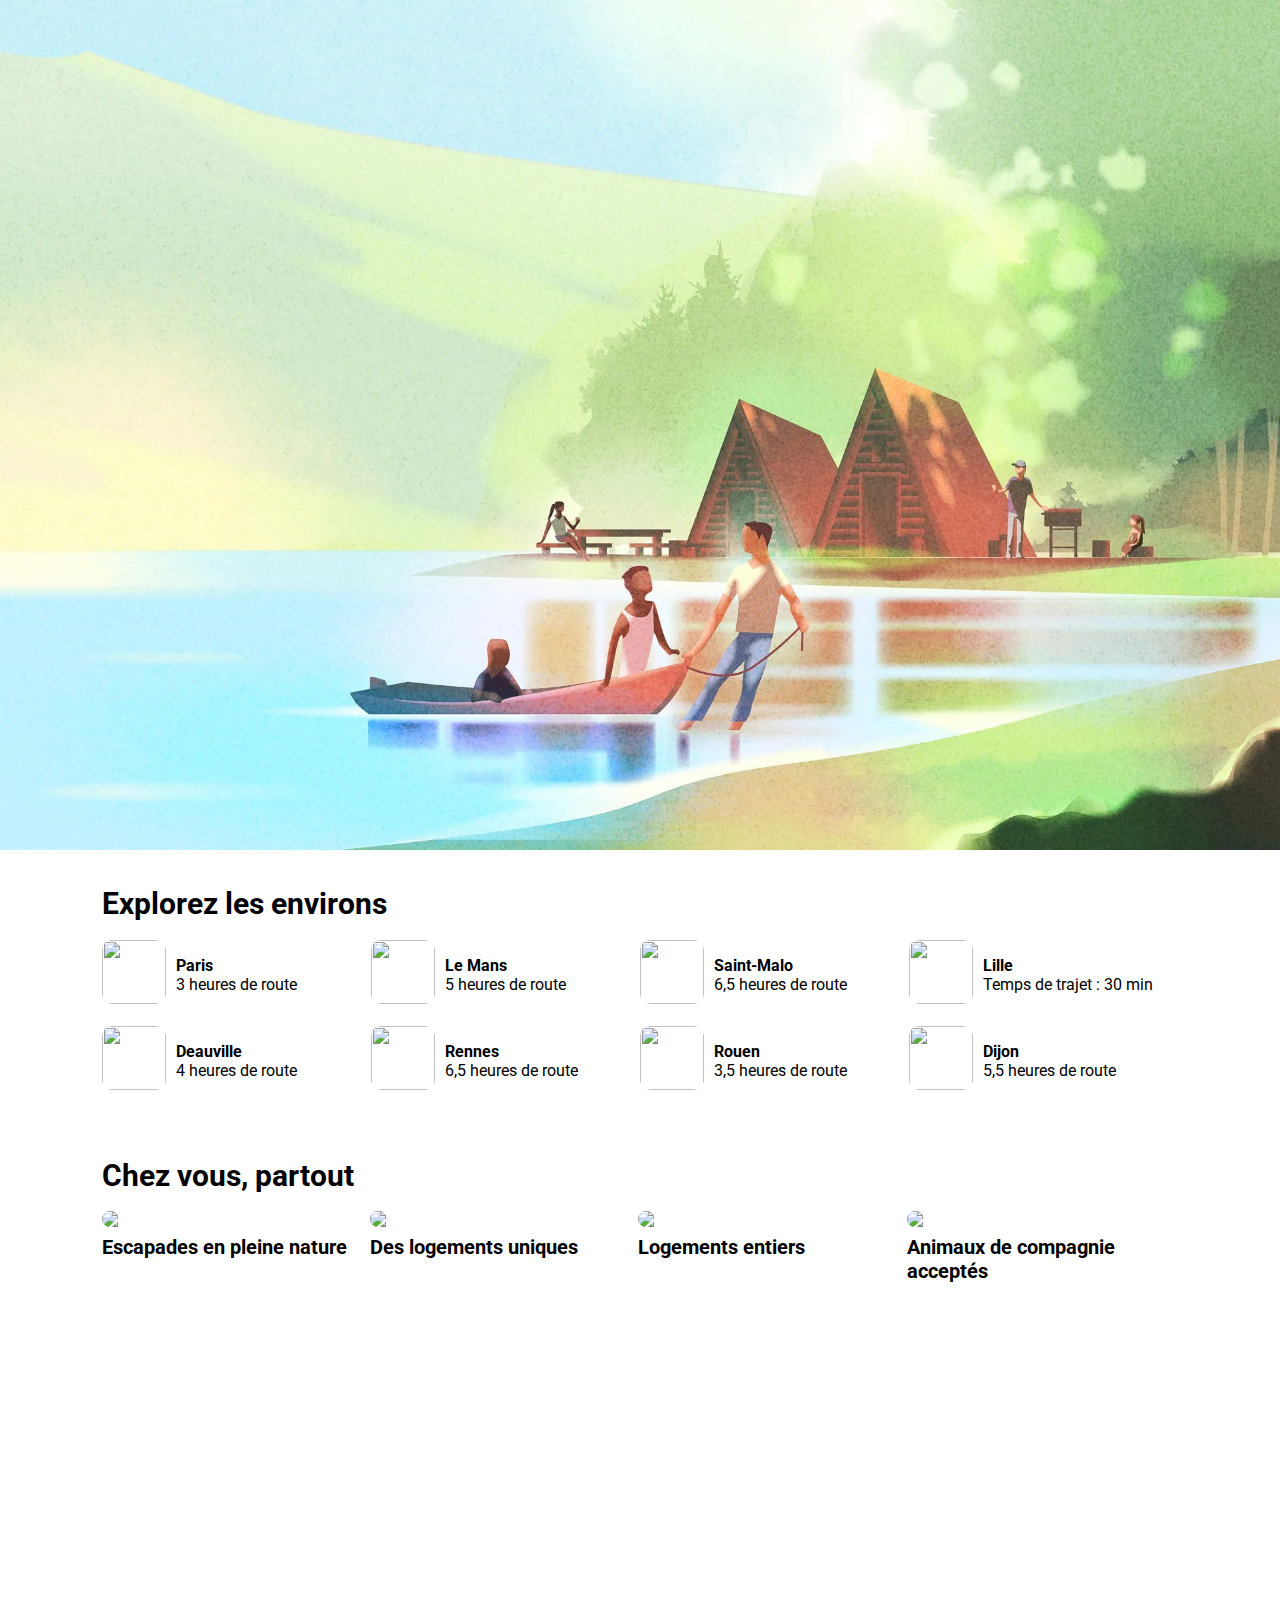
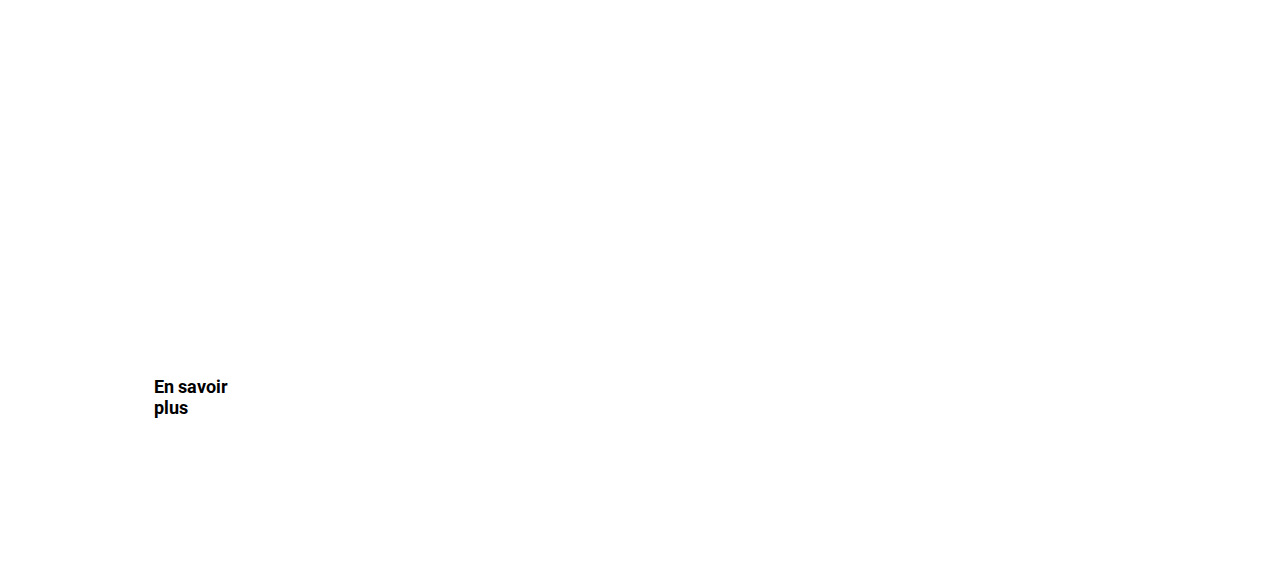
==== index.html @ 8af31bb4 "ajout de devenez et des images" ====
<!DOCTYPE html>
<html lang="fr">
    <head>
        <meta charset="UTF-8"/>
        <title>Airbnb</title>
        <link rel="stylesheet" href="./style/style.index.css">
        <link rel="stylesheet" href="./style/style.header.css">
        <link rel="stylesheet" href="./style/style.footer.css">
        <link rel="preconnect" href="https://fonts.gstatic.com">
        <link href="https://fonts.googleapis.com/css2?family=Roboto:wght@300&display=swap" rel="stylesheet">
    </head>

    <header>
        
    </header>

    <body>
        <div class="container">
            <div class="explore-container">
                <h2>Explorez les environs</h2>
                <div class="explore-container-div">
                    <div class="explore-div">
                        <img class="explore-image" src="https://a0.muscache.com/im/pictures/b9882969-c023-4068-8806-4f1829321186.jpg?im_q=medq&im_w=240">
                        <p class="explore-text">
                            <b>Paris</b><br>3 heures de route
                        </p>
                    </div>
                    <div class="explore-div">
                        <img class="explore-image" src="https://a0.muscache.com/im/pictures/ce6c498b-b069-401d-84c8-412bb4a4601e.jpg?im_q=medq&im_w=240">
                        <p class="explore-text">
                            <b>Le Mans</b><br>5 heures de route
                        </p>
                    </div>
                    <div class="explore-div">
                        <img class="explore-image" src="https://a0.muscache.com/im/pictures/be4d3ba5-08d7-4afe-95a7-f2da6453886a.jpg?im_q=medq&im_w=240">
                        <p class="explore-text">
                            <b>Saint-Malo</b><br>6,5 heures de route
                        </p>
                    </div>
                    <div class="explore-div">
                        <img class="explore-image" src="https://a0.muscache.com/im/pictures/7253e011-7c22-48fd-b75d-d0da35372397.jpg?im_q=medq&im_w=240">
                        <p class="explore-text">
                            <b>Lille</b><br>Temps de trajet : 30 min
                        </p>
                    </div>
                    <div class="explore-div">
                        <img class="explore-image" src="https://a0.muscache.com/im/pictures/52e8083e-2de2-446d-a860-534eab250541.jpg?im_q=medq&im_w=240">
                        <p class="explore-text">
                            <b>Deauville</b><br>4 heures de route
                        </p>
                    </div>
                    <div class="explore-div">
                        <img class="explore-image" src="https://a0.muscache.com/im/pictures/f7ac6e57-65cb-446b-8631-331072463af4.jpg?im_q=medq&im_w=240">
                        <p class="explore-text">
                            <b>Rennes</b><br>6,5 heures de route
                        </p>
                    </div>
                    <div class="explore-div">
                        <img class="explore-image" src="https://a0.muscache.com/im/pictures/20e74de0-0eb8-4fca-afb8-b111875acdf5.jpg?im_q=medq&im_w=240">
                        <p class="explore-text">
                            <b>Rouen</b><br>3,5 heures de route
                        </p>
                    </div>
                    <div class="explore-div">
                        <img class="explore-image" src="https://a0.muscache.com/im/pictures/e639b7ab-aee3-48ee-9743-216684a51319.jpg?im_q=medq&im_w=240">
                        <p class="explore-text">
                            <b>Dijon</b><br>5,5 heures de route
                        </p>
                    </div>
                </div>
            </div>
            <div class="chezvous-container">
                <h2>Chez vous, partout</h2>
                <div class="chezvous-container-div">
                    <div class="chezvous-div">
                        <img class="chezvous-image" src="https://a0.muscache.com/im/pictures/2f13349d-879d-43c6-83e3-8e5679291d53.jpg?im_w=480">
                        <p class="chezvous-text">
                            <b>Escapades en pleine nature</b>
                        </p>
                    </div>
                    <div class="chezvous-div">
                        <img class="chezvous-image" src="https://a0.muscache.com/im/pictures/36f53e61-db8d-403c-9122-5b761c0e4264.jpg?im_w=480">
                        <p class="chezvous-text">
                            <b>Des logements uniques</b>
                        </p>
                    </div>
                    <div class="chezvous-div">
                        <img class="chezvous-image" src="https://a0.muscache.com/im/pictures/7d82ca14-56e5-4465-8218-dcfa7d69b6ac.jpg?im_w=480">
                        <p class="chezvous-text">
                            <b>Logements entiers</b>
                        </p>
                    </div>
                    <div class="chezvous-div">
                        <img class="chezvous-image" src="https://a0.muscache.com/im/pictures/10a638e1-6aff-4313-8033-1275cec83987.jpg?im_w=480">
                        <p class="chezvous-text">
                            <b>Animaux de compagnie acceptés</b>
                        </p>
                    </div>
                    
                </div>
            </div>
            <div class="devenez-container">
                <h2 class="devenez-h2">Devenez hôte</h2>
                <p class="devenez-p">
                    Gagnez un revenu complémentaire et saisissez de nouvelles opportunités en louant votre logement.
                </p>
                <p class="devenez-p2">
                    En savoir plus
                </p>
            </div>
            <div class="decouvrez-container">

            </div>
        </div>
    </body>

    <footer>

    </footer>

</html>
---- style/style.index.css ----
body{
    margin:0;
    font-family: 'Roboto', sans-serif;
}

.container {
    display: flex;
    flex-direction: column;
}

body img {
    border-radius: 10px;
}

.explore-container {
    display: flex;
    flex-direction: column;
    margin: 8%;
    margin-top: 2%;
    margin-bottom: 2%;
    height: 220px;
}

body h2 {
    font-weight: bold;
    font-size: 30px;
    margin-top: 1%;
    margin-bottom: 1%;
}

.explore-container-div {
    display: flex;
    flex-direction: row;
    flex-wrap: wrap;
}

.explore-div {
    display: flex;
    flex-direction: row;
    width: 25%;
    margin-top: 8px;
    margin-bottom: 8px;
}

.explore-image {
    width: 64px;
    height: 64px;
}

.explore-text {
    margin-left: 10px;
}

.chezvous-container {
    display: flex;
    flex-direction: column;
    margin: 8%;
    margin-top: 2%;
    margin-bottom: 2%;
    height: 470px;
}

.chezvous-container-div {
    display: flex;
    flex-direction: row;
}

.chezvous-div {
    display: flex;
    flex-direction: column;
    width: 24%;
    margin-right: 10px;
    margin-top: 8px;
    margin-bottom: 8px;
}

.chezvous-text {
    font-size: 20px;
    margin-top: 8px;
}

.devenez-container {
    display: flex;
    flex-direction: column;
    justify-content: center;
    margin: 8%;
    margin-top: 2%;
    margin-bottom: 2%;
    padding-left: 4%;
    height: 490px;
    background-image: url(https://a0.muscache.com/im/pictures/2595054e-d1d9-4fde-8046-58d51fcb3164.jpg?im_w=1680);
    background-position: center;
    border-radius: 10px;
}

.devenez-h2 {
    color: white;
    font-size: 55px;
}

.devenez-p {
    color: white;
    font-size: 18px;
    width: 25%;
    margin-top: 0px;
}

.devenez-p2 {
    display: flex;
    justify-content: center;
    align-items: center;
    background-color: white;
    border-radius: 10px;
    font-size: 18px;
    width: 10%;
    height: 10%;
    margin-top: 0px;
    font-weight: bold;
}
---- style/style.header.css ----
body{
    margin:0;
    font-family: 'Roboto', sans-serif;
}

#aside{
    height: 58px;
    display: flex;
    justify-content: center;
    align-items: center;
    background-color: #222222;
    color:#a1a1a1;
    text-decoration: underline;
    font-weight:500;
    font-size:15px;
}

header{
    background-image: url("../assets/main-cover.jpg");
    background-position: bottom;
    background-size: cover;
    width: 100%;
    height: 850px;
}

#header-container{
    position: relative;
    top:20px;
}


#header-logo img{
    width:95px;
}

nav a{
    text-decoration: none;
    color: inherit;
}

#header-nav{
    width: 80%;
    margin:auto;
    display: flex;
    justify-content: space-between;
}

nav {
    display: flex;
    justify-content: space-between;
    width: 400px;
    font-size: 16px;
    font-weight: lighter;
}

#header-button-hote{
    border:1px solid black;
    border-radius: 5px;
    padding: 8px 15px;
}

#header-button-profile{
    background-color: white;
    display: flex;
    align-items: center;
    width:40px;
    padding:5px 20px 5px 15px;
    border-radius: 1.5em;
    color:#5e5e5e;
}

#header-profile-ping{
    height: 10px;
    padding: 0 3px;
    border-radius: 10px;
    border : 2px solid white;
    position: relative;
    background-color: red;
    right:7px;
    bottom:12px;
}

.fa-bars{
    padding-right: 10px;
}

.fa-user-circle{
    font-size: 30px;
}

#header-right-section{
    display: flex;
    width: 20%;
    justify-content: space-around;
    align-items: center;
}

#header-search-bar{
    background-color: white;
    display: flex;
    width:800px;
    border:1px solid #d1d1d1;
    border-radius: 50px;
    margin:auto;
    align-items: center;
}

.header-search-button{
    border-radius: 50px;
    padding: 10px 0 10px 25px;
}

.header-search-button:hover{
    background-color: #e9e9e9;
    cursor: pointer;
}

#header-search-bar p{
    margin:0;
    font-size: 12px;
}

#header-search-bar input{
    border:none;
    background:none;
}

.fa-search{
    background-color: #FF385C;
    padding: 12px;
    border-radius: 50px;
    position: relative;
    right:40px;
    color:white;
}

.fa-search:hover{
    cursor: pointer;
    background-color: #fc2c52;
}

.header-search-separator{
    height: 30px;
    border-left:1px solid #e0e0e0;
}

#header-bottom{
    display: flex;
    flex-direction: column;
    justify-content: center;
    width: 80%;
    margin:auto;
    height: 500px;
}

h1{
    margin:0;
    font-size: 60px;
    font-weight: bold;
    color:#222222;
}

#header-bottom p{
    font-size: 20px;
    margin:5px 0
}

#header-inspi{
    background-color: #222222;
    width: 135px;
    color:white;
    padding: 7px 15px;
    border-radius: 10px;
    font-size: 15px;
}

#header-inspi:hover{
    cursor: pointer;
}
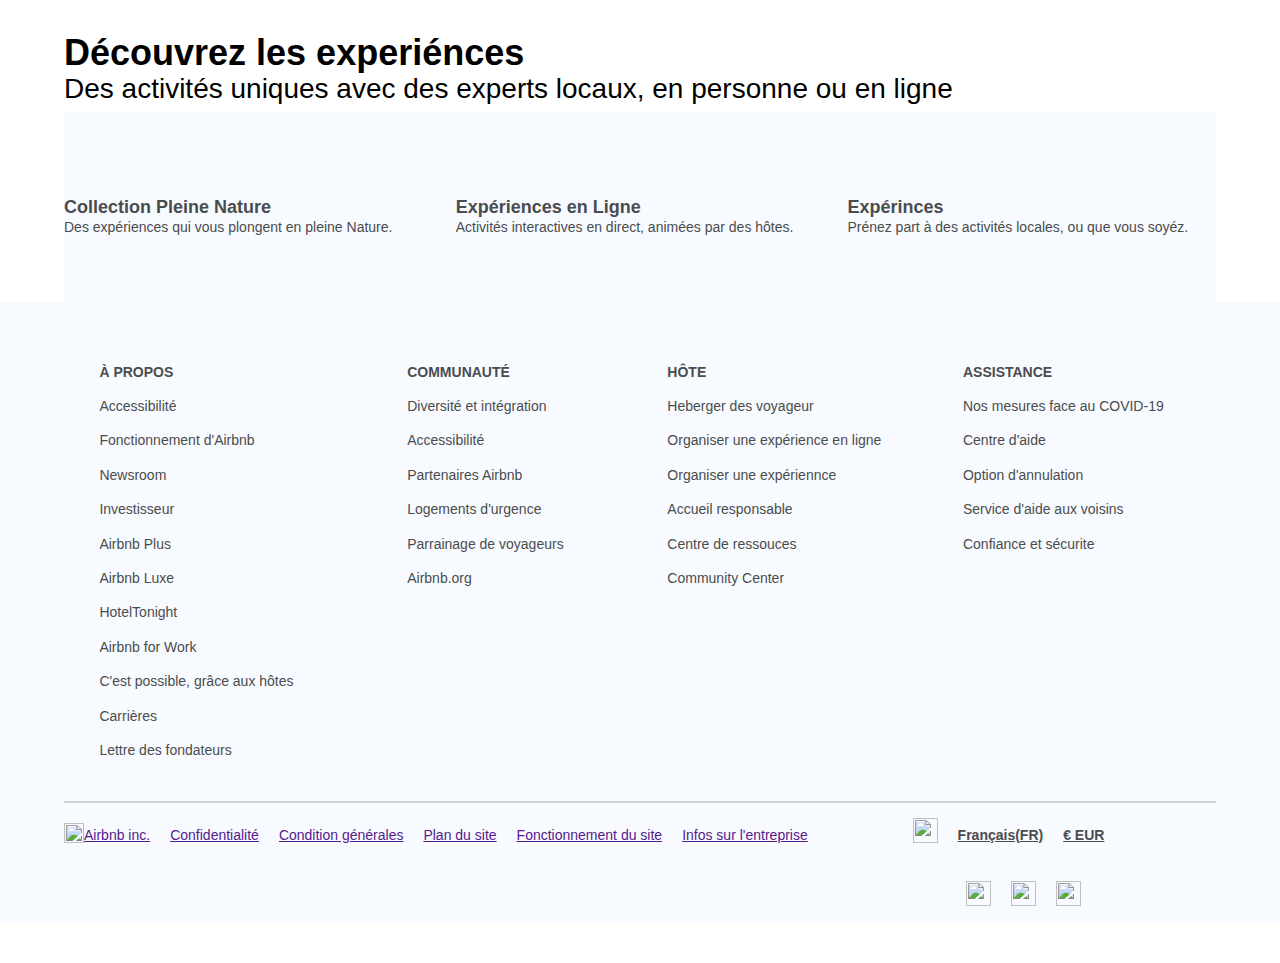
==== commit b58fa319: "partie footer + experience" ====
--- a/index.html
+++ b/index.html
@@ -6,8 +6,8 @@
         <link rel="stylesheet" href="./style/style.index.css">
         <link rel="stylesheet" href="./style/style.header.css">
         <link rel="stylesheet" href="./style/style.footer.css">
-        <link rel="preconnect" href="https://fonts.gstatic.com">
-        <link href="https://fonts.googleapis.com/css2?family=Roboto:wght@300&display=swap" rel="stylesheet">
+        <script src="https://kit.fontawesome.com/6c1e467bbd.js" crossorigin="anonymous"></script>
+
     </head>
 
     <header>
@@ -15,107 +15,116 @@
     </header>
 
     <body>
-        <div class="container">
-            <div class="explore-container">
-                <h2>Explorez les environs</h2>
-                <div class="explore-container-div">
-                    <div class="explore-div">
-                        <img class="explore-image" src="https://a0.muscache.com/im/pictures/b9882969-c023-4068-8806-4f1829321186.jpg?im_q=medq&im_w=240">
-                        <p class="explore-text">
-                            <b>Paris</b><br>3 heures de route
-                        </p>
-                    </div>
-                    <div class="explore-div">
-                        <img class="explore-image" src="https://a0.muscache.com/im/pictures/ce6c498b-b069-401d-84c8-412bb4a4601e.jpg?im_q=medq&im_w=240">
-                        <p class="explore-text">
-                            <b>Le Mans</b><br>5 heures de route
-                        </p>
-                    </div>
-                    <div class="explore-div">
-                        <img class="explore-image" src="https://a0.muscache.com/im/pictures/be4d3ba5-08d7-4afe-95a7-f2da6453886a.jpg?im_q=medq&im_w=240">
-                        <p class="explore-text">
-                            <b>Saint-Malo</b><br>6,5 heures de route
-                        </p>
-                    </div>
-                    <div class="explore-div">
-                        <img class="explore-image" src="https://a0.muscache.com/im/pictures/7253e011-7c22-48fd-b75d-d0da35372397.jpg?im_q=medq&im_w=240">
-                        <p class="explore-text">
-                            <b>Lille</b><br>Temps de trajet : 30 min
-                        </p>
-                    </div>
-                    <div class="explore-div">
-                        <img class="explore-image" src="https://a0.muscache.com/im/pictures/52e8083e-2de2-446d-a860-534eab250541.jpg?im_q=medq&im_w=240">
-                        <p class="explore-text">
-                            <b>Deauville</b><br>4 heures de route
-                        </p>
-                    </div>
-                    <div class="explore-div">
-                        <img class="explore-image" src="https://a0.muscache.com/im/pictures/f7ac6e57-65cb-446b-8631-331072463af4.jpg?im_q=medq&im_w=240">
-                        <p class="explore-text">
-                            <b>Rennes</b><br>6,5 heures de route
-                        </p>
-                    </div>
-                    <div class="explore-div">
-                        <img class="explore-image" src="https://a0.muscache.com/im/pictures/20e74de0-0eb8-4fca-afb8-b111875acdf5.jpg?im_q=medq&im_w=240">
-                        <p class="explore-text">
-                            <b>Rouen</b><br>3,5 heures de route
-                        </p>
-                    </div>
-                    <div class="explore-div">
-                        <img class="explore-image" src="https://a0.muscache.com/im/pictures/e639b7ab-aee3-48ee-9743-216684a51319.jpg?im_q=medq&im_w=240">
-                        <p class="explore-text">
-                            <b>Dijon</b><br>5,5 heures de route
-                        </p>
-                    </div>
+        <!--Decouvrez lzs experience-->
+        <div class="titre">
+            <H1>Découvrez les experiénces</H1>
+            <h2>Des activités uniques avec des experts locaux, en personne ou en ligne</h2>
+        </div>
+       <div class="experience">
+          
+           <div class="part">
+              <img class="img-experience" src="../copie-rbnb/assets/footer-image/4bac6f05-928e-433c-8440-c992a72e9b44.jpg" alt="">
+              <h4>Collection Pleine Nature</h4>
+              <h5>Des expériences qui vous plongent en pleine Nature.</h5>
+           </div>
+           <div class="part">
+              <img class="img-experience" src="../copie-rbnb/assets/footer-image/a6b08861-feb8-4a01-a76d-b33d2867b441.jpg" alt="">
+              <h4>Expériences en Ligne</h4>
+              <h5>Activités interactives en direct, animées par des hôtes.</h5>
+           </div>
+           <div class="part">
+              <img class="img-experience" src="../copie-rbnb/assets/footer-image/ad109d56-2421-40cd-98e6-e114160dc85b.jpg" alt="">
+              <h4>Expérinces</h4>
+              <h5>Prénez part à des activités locales, ou que vous soyéz.</h5>
+           </div> 
+       </div>
+    </body>
+    <!--Creation footer-->
+    <div class ="footer-basic">
+    <footer>
+        <div class="footer-container">
+            
+            <div class="footer-column-start">
+                
+                <ul>
+                    <li><h4>À PROPOS</h4></li>
+                    <li><a href="#">Accessibilité </a></li>
+                    <li><a href="#"> Fonctionnement d'Airbnb</a></li>
+                    <li><a href="#"> Newsroom</a> </li>
+                    <li><a href="#"> Investisseur</a> </li>
+                    <li><a href="#"> Airbnb Plus</a> </li>
+                    <li><a href="#"> Airbnb Luxe</a> </li>
+                    <li><a href="#"> HotelTonight</a> </li>
+                    <li><a href="#"> Airbnb for Work</a></li>
+                    <li><a href="#"> C'est possible, grâce aux hôtes</a></li>
+                    <li><a href="#"> Carrières </a></li>
+                    <li><a href="#"> Lettre des fondateurs</a> </li>
+                </ul>
+            </div>
+            
+            <div class="footer-column">
+                <ul>
+                    <li><h4>COMMUNAUTÉ</h4></li>
+                    <li><a href="#"> Diversité et intégration</a></li>
+                    <li><a href="#">Accessibilité </a> </li>
+                    <li><a href="#">Partenaires Airbnb</a> </li>
+                    <li><a href="#"> Logements d'urgence</a> </li>
+                    <li><a href="#"> Parrainage de voyageurs</a> </li>
+                    <li><a href="#"> Airbnb.org</a> </li>
+                </ul>
+            </div>
+
+            <div class="footer-column">
+                <ul>
+                    <li><h4>HÔTE</h4></li>
+                    <li><a href="#"> Heberger des voyageur</a></li>
+                    <li><a href="#"> Organiser une expérience en ligne </a></li>
+                    <li><a href="#"> Organiser une expériennce</a> </li>
+                    <li><a href="#"> Accueil responsable</a> </li>
+                    <li><a href="#"> Centre de ressouces</a> </li>
+                    <li><a href="#"> Community Center</a></li>
+                </ul>
+            </div>
+            
+            <div class="footer-column">
+                <ul>
+                    <li><h4>ASSISTANCE</h4></li>
+                    <li><a href="#"> Nos mesures face au COVID-19</a></li>
+                    <li><a href="#"> Centre d'aide</a> </li>
+                    <li><a href="#"> Option d'annulation</a> </li>
+                    <li><a href="#"> Service d'aide aux voisins</a> </li>
+                    <li><a href="#"> Confiance et sécurite</a> </li>
+                </ul>
+            </div>
+        </div>
+        <!-- Partie footer final avec copyright-->
+        <div class="footer-end">
+
+            <div class="footer-end-left">
+                <img class="copyright" src="../copie-rbnb/assets/footer-image/copyright.png" alt="">
+                <h5 class="info"><a href=""> Airbnb inc.</a></h5>
+                <h5 class="info"><a href=""> Confidentialité</a></h5>
+                <h5 class="info"><a href=""> Condition générales</a></h5>
+                <h5 class="info"><a href=""> Plan du site </a></h5>
+                <h5 class="info"><a href=""> Fonctionnement du site</a> </h5>
+                <h5 class="info"><a href=""> Infos sur l'entreprise</a> </h5>
+            </div>
+        
+            <div class="footer-end-right">
+                <div class="language">
+                    <img class="footer-image-right" src="../copie-rbnb/assets/footer-image/world.jfif" alt="">
+                    <h5>Français(FR)</h5>
+                    <h5>€ EUR</h5>
+                </div>
+                <div class="image-right">
+                    <img class="footer-image-right" src="../copie-rbnb/assets/footer-image/facebook.png" alt="">
+                    <img class="footer-image-right" src="../copie-rbnb/assets/footer-image/twitter.png" alt="">
+                    <img class="footer-image-right" src="../copie-rbnb/assets/footer-image/instagram.png" alt="">
                 </div>
             </div>
-            <div class="chezvous-container">
-                <h2>Chez vous, partout</h2>
-                <div class="chezvous-container-div">
-                    <div class="chezvous-div">
-                        <img class="chezvous-image" src="https://a0.muscache.com/im/pictures/2f13349d-879d-43c6-83e3-8e5679291d53.jpg?im_w=480">
-                        <p class="chezvous-text">
-                            <b>Escapades en pleine nature</b>
-                        </p>
-                    </div>
-                    <div class="chezvous-div">
-                        <img class="chezvous-image" src="https://a0.muscache.com/im/pictures/36f53e61-db8d-403c-9122-5b761c0e4264.jpg?im_w=480">
-                        <p class="chezvous-text">
-                            <b>Des logements uniques</b>
-                        </p>
-                    </div>
-                    <div class="chezvous-div">
-                        <img class="chezvous-image" src="https://a0.muscache.com/im/pictures/7d82ca14-56e5-4465-8218-dcfa7d69b6ac.jpg?im_w=480">
-                        <p class="chezvous-text">
-                            <b>Logements entiers</b>
-                        </p>
-                    </div>
-                    <div class="chezvous-div">
-                        <img class="chezvous-image" src="https://a0.muscache.com/im/pictures/10a638e1-6aff-4313-8033-1275cec83987.jpg?im_w=480">
-                        <p class="chezvous-text">
-                            <b>Animaux de compagnie acceptés</b>
-                        </p>
-                    </div>
-                    
-                </div>
-            </div>
-            <div class="devenez-container">
-                <h2 class="devenez-h2">Devenez hôte</h2>
-                <p class="devenez-p">
-                    Gagnez un revenu complémentaire et saisissez de nouvelles opportunités en louant votre logement.
-                </p>
-                <p class="devenez-p2">
-                    En savoir plus
-                </p>
-            </div>
-            <div class="decouvrez-container">
-
-            </div>
         </div>
-    </body>
-
-    <footer>
 
     </footer>
+    </div>
 
 </html>--- a/style/style.index.css
+++ b/style/style.index.css
@@ -1,119 +1,73 @@
 body{
     margin:0;
-    font-family: 'Roboto', sans-serif;
+}
+.titre{
+    width: 90%;
+    margin :auto;
+}
+.titre h1{
+    padding:0;
+    list-style:none;
+    font-family:"Roboto",sans-serif;
+    font-size:36px;
+    line-height:1.6;
+    margin-bottom:0;
+    
+  }
+ 
+  .titre h2{
+    padding:0;
+    list-style:none;
+    font-family:"Roboto",sans-serif;
+    font-size:28px;
+    line-height:1.6;
+    margin-bottom:0;
+    font-weight: normal;
+    margin-top:-15px;
+  }
+
+.experience{
+    display: flex;
+    justify-content: space-between;
+    padding:40px 0;
+    background-color:#f7fbff;
+    color:#4b4c4d;
+    margin-bottom: 40px;
+    border: 2px;
+    width: 90%;
+    margin: auto;
+
 }
 
-.container {
-    display: flex;
-    flex-direction: column;
-}
+.part{
+    width: 32%;
+    display: inline-block;
+    text-align: left;
+    vertical-align:text-top;
+    justify-items:unset;
+    
+    
+  }
 
-body img {
-    border-radius: 10px;
-}
+  .img-experience{
+      border-radius: 10px;
+      width: 100%;
 
-.explore-container {
-    display: flex;
-    flex-direction: column;
-    margin: 8%;
-    margin-top: 2%;
-    margin-bottom: 2%;
-    height: 220px;
-}
+  }
 
-body h2 {
-    font-weight: bold;
-    font-size: 30px;
-    margin-top: 1%;
-    margin-bottom: 1%;
-}
-
-.explore-container-div {
-    display: flex;
-    flex-direction: row;
-    flex-wrap: wrap;
-}
-
-.explore-div {
-    display: flex;
-    flex-direction: row;
-    width: 25%;
-    margin-top: 8px;
-    margin-bottom: 8px;
-}
-
-.explore-image {
-    width: 64px;
-    height: 64px;
-}
-
-.explore-text {
-    margin-left: 10px;
-}
-
-.chezvous-container {
-    display: flex;
-    flex-direction: column;
-    margin: 8%;
-    margin-top: 2%;
-    margin-bottom: 2%;
-    height: 470px;
-}
-
-.chezvous-container-div {
-    display: flex;
-    flex-direction: row;
-}
-
-.chezvous-div {
-    display: flex;
-    flex-direction: column;
-    width: 24%;
-    margin-right: 10px;
-    margin-top: 8px;
-    margin-bottom: 8px;
-}
-
-.chezvous-text {
-    font-size: 20px;
-    margin-top: 8px;
-}
-
-.devenez-container {
-    display: flex;
-    flex-direction: column;
-    justify-content: center;
-    margin: 8%;
-    margin-top: 2%;
-    margin-bottom: 2%;
-    padding-left: 4%;
-    height: 490px;
-    background-image: url(https://a0.muscache.com/im/pictures/2595054e-d1d9-4fde-8046-58d51fcb3164.jpg?im_w=1680);
-    background-position: center;
-    border-radius: 10px;
-}
-
-.devenez-h2 {
-    color: white;
-    font-size: 55px;
-}
-
-.devenez-p {
-    color: white;
-    font-size: 18px;
-    width: 25%;
-    margin-top: 0px;
-}
-
-.devenez-p2 {
-    display: flex;
-    justify-content: center;
-    align-items: center;
-    background-color: white;
-    border-radius: 10px;
-    font-size: 18px;
-    width: 10%;
-    height: 10%;
-    margin-top: 0px;
-    font-weight: bold;
-}+.experience h4{
+    padding:0;
+    list-style:none;
+    font-family:"Roboto",sans-serif;
+    font-size:18px;
+    line-height:1.6;
+    margin-bottom:0;
+  }
+.experience h5{
+    padding:0;
+    list-style:none;
+    font-family:"Roboto",sans-serif;
+    font-size:14px;
+    line-height:1.6;
+    margin-top:-6px;
+  }
--- a/style/style.header.css
+++ b/style/style.header.css
@@ -1,179 +1,2 @@
-body{
-    margin:0;
-    font-family: 'Roboto', sans-serif;
-}
 
-#aside{
-    height: 58px;
-    display: flex;
-    justify-content: center;
-    align-items: center;
-    background-color: #222222;
-    color:#a1a1a1;
-    text-decoration: underline;
-    font-weight:500;
-    font-size:15px;
-}
-
-header{
-    background-image: url("../assets/main-cover.jpg");
-    background-position: bottom;
-    background-size: cover;
-    width: 100%;
-    height: 850px;
-}
-
-#header-container{
-    position: relative;
-    top:20px;
-}
-
-
-#header-logo img{
-    width:95px;
-}
-
-nav a{
-    text-decoration: none;
-    color: inherit;
-}
-
-#header-nav{
-    width: 80%;
-    margin:auto;
-    display: flex;
-    justify-content: space-between;
-}
-
-nav {
-    display: flex;
-    justify-content: space-between;
-    width: 400px;
-    font-size: 16px;
-    font-weight: lighter;
-}
-
-#header-button-hote{
-    border:1px solid black;
-    border-radius: 5px;
-    padding: 8px 15px;
-}
-
-#header-button-profile{
-    background-color: white;
-    display: flex;
-    align-items: center;
-    width:40px;
-    padding:5px 20px 5px 15px;
-    border-radius: 1.5em;
-    color:#5e5e5e;
-}
-
-#header-profile-ping{
-    height: 10px;
-    padding: 0 3px;
-    border-radius: 10px;
-    border : 2px solid white;
-    position: relative;
-    background-color: red;
-    right:7px;
-    bottom:12px;
-}
-
-.fa-bars{
-    padding-right: 10px;
-}
-
-.fa-user-circle{
-    font-size: 30px;
-}
-
-#header-right-section{
-    display: flex;
-    width: 20%;
-    justify-content: space-around;
-    align-items: center;
-}
-
-#header-search-bar{
-    background-color: white;
-    display: flex;
-    width:800px;
-    border:1px solid #d1d1d1;
-    border-radius: 50px;
-    margin:auto;
-    align-items: center;
-}
-
-.header-search-button{
-    border-radius: 50px;
-    padding: 10px 0 10px 25px;
-}
-
-.header-search-button:hover{
-    background-color: #e9e9e9;
-    cursor: pointer;
-}
-
-#header-search-bar p{
-    margin:0;
-    font-size: 12px;
-}
-
-#header-search-bar input{
-    border:none;
-    background:none;
-}
-
-.fa-search{
-    background-color: #FF385C;
-    padding: 12px;
-    border-radius: 50px;
-    position: relative;
-    right:40px;
-    color:white;
-}
-
-.fa-search:hover{
-    cursor: pointer;
-    background-color: #fc2c52;
-}
-
-.header-search-separator{
-    height: 30px;
-    border-left:1px solid #e0e0e0;
-}
-
-#header-bottom{
-    display: flex;
-    flex-direction: column;
-    justify-content: center;
-    width: 80%;
-    margin:auto;
-    height: 500px;
-}
-
-h1{
-    margin:0;
-    font-size: 60px;
-    font-weight: bold;
-    color:#222222;
-}
-
-#header-bottom p{
-    font-size: 20px;
-    margin:5px 0
-}
-
-#header-inspi{
-    background-color: #222222;
-    width: 135px;
-    color:white;
-    padding: 7px 15px;
-    border-radius: 10px;
-    font-size: 15px;
-}
-
-#header-inspi:hover{
-    cursor: pointer;
-}
+  --- a/style/style.footer.css
+++ b/style/style.footer.css
@@ -0,0 +1,127 @@
+.footer-container{
+    width: 90%;
+    margin:auto;
+}
+
+.footer-basic {
+    padding:40px 0;
+    background-color:#f7fbff;
+    color:#4b4c4d;
+    margin-left: auto;
+    margin-right: auto;
+    margin-bottom: 40px;
+    border: 2px;
+  }
+  .footer-basic h4{
+    padding:0;
+    list-style:none;
+    font-family:"Roboto",sans-serif;
+    font-size:14px;
+    line-height:1.6;
+    margin-bottom:0;
+  }
+  .footer-basic ul {
+    padding:0;
+    list-style:none;
+    font-family:"Roboto",sans-serif;
+    font-size:14px;
+    line-height:1.6;
+    margin-bottom:0;
+  }
+ 
+  .footer-basic li {
+    padding:0 ;
+    margin-top: 12px;
+  }
+
+  .footer-column{
+    display: inline-block;
+    text-align: left;
+    vertical-align:text-top;
+    justify-items: center;
+    width: 23%;
+    margin-left: 20px;
+  }
+
+
+  .footer-column-start{
+    display: inline-block;
+    text-align: left;
+    vertical-align:text-top;
+    justify-items: center;
+    width: 23%;
+  }
+  
+  .footer-basic ul a {
+    color:inherit;
+    text-decoration:none;
+    opacity:1;
+  }
+  
+  .footer-basic ul a:hover {
+    color : #333333;
+    text-decoration: underline;
+  }
+
+  h5{
+    float: left;
+    margin-left: auto ;
+    margin-right: 20px;
+    font-family:"Roboto",sans-serif;
+    font-size:14px;
+    font-weight: normal;
+  }
+
+  .footer-image-right  {
+    float :left;
+	width: 25px;
+	height: 25px;
+    margin-top: 15px;
+    margin-right: 20px;
+   }
+
+   .copyright{
+    float :left;
+       width: 20px;
+       height: 20px;
+       margin-top: 20px;
+   }
+   
+   .footer-end{
+    padding:40px 0;
+    background-color:#f7fbff;
+    color:#4b4c4d;
+    margin :auto;
+    margin-bottom: 40px;
+    border: 2px;
+    width:90%;
+   }
+    
+    .footer-end-left{
+      
+       border-top:2px solid rgb(211, 209, 209);
+   }
+
+   .footer-end-right{
+    float : right;   
+    display: inline-block;
+    text-align: left;
+    justify-items: center;
+    width: 23%;
+    margin-left: 20px;
+    margin-right : 50px;
+    clear: right;
+   }
+   
+   .language{
+       margin-right: 30px;
+   }
+    .footer-end-right h5{
+    font-weight: bold;
+    text-decoration: underline;
+   }
+
+   .point{
+    position: relative;
+    top: -7px;
+}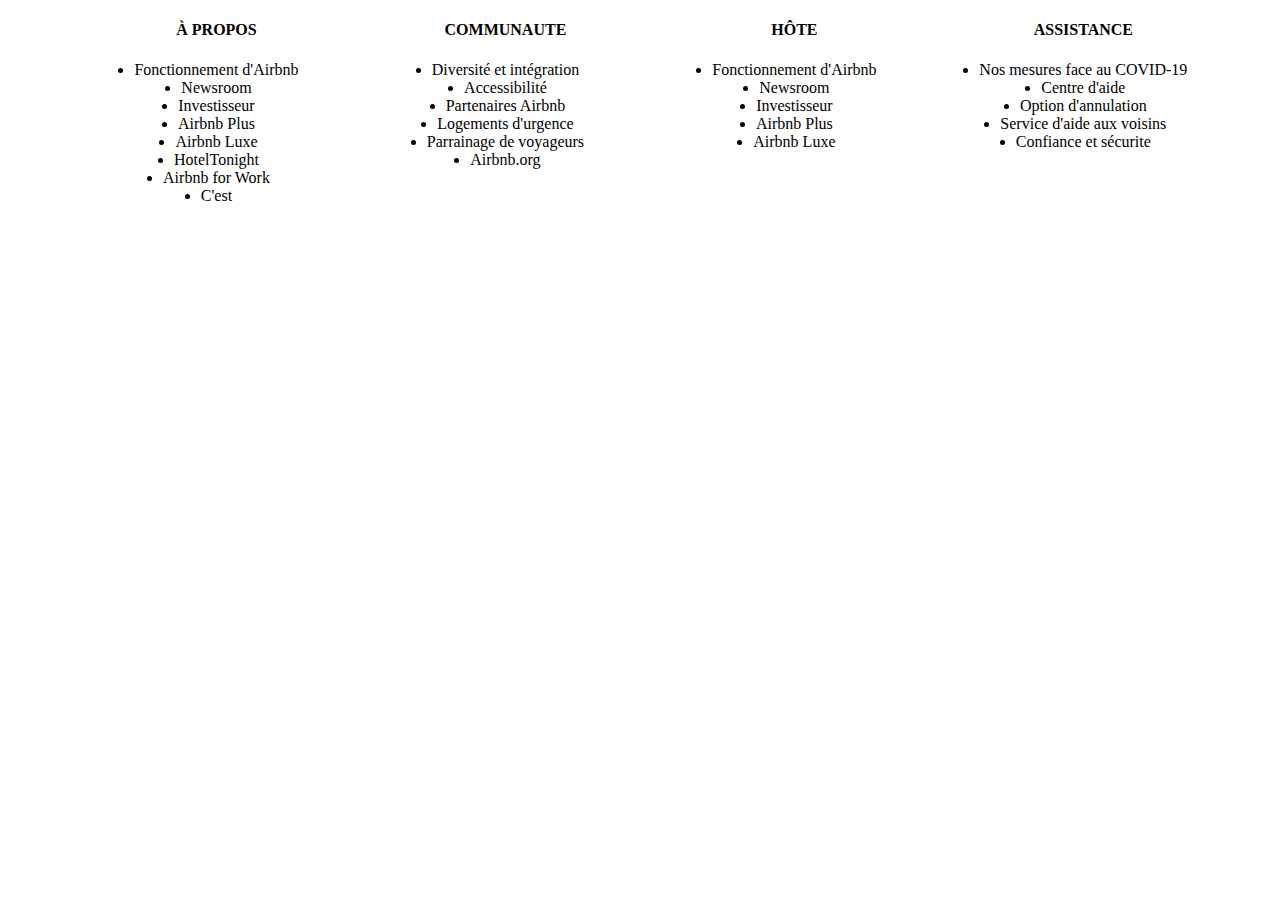
==== commit b1e06653: "Merge remote-tracking branch 'origin/footer' into main" ====
--- a/index.html
+++ b/index.html
@@ -6,8 +6,6 @@
         <link rel="stylesheet" href="./style/style.index.css">
         <link rel="stylesheet" href="./style/style.header.css">
         <link rel="stylesheet" href="./style/style.footer.css">
-        <script src="https://kit.fontawesome.com/6c1e467bbd.js" crossorigin="anonymous"></script>
-
     </head>
 
     <header>
@@ -15,116 +13,53 @@
     </header>
 
     <body>
-        <!--Decouvrez lzs experience-->
-        <div class="titre">
-            <H1>Découvrez les experiénces</H1>
-            <h2>Des activités uniques avec des experts locaux, en personne ou en ligne</h2>
-        </div>
-       <div class="experience">
-          
-           <div class="part">
-              <img class="img-experience" src="../copie-rbnb/assets/footer-image/4bac6f05-928e-433c-8440-c992a72e9b44.jpg" alt="">
-              <h4>Collection Pleine Nature</h4>
-              <h5>Des expériences qui vous plongent en pleine Nature.</h5>
-           </div>
-           <div class="part">
-              <img class="img-experience" src="../copie-rbnb/assets/footer-image/a6b08861-feb8-4a01-a76d-b33d2867b441.jpg" alt="">
-              <h4>Expériences en Ligne</h4>
-              <h5>Activités interactives en direct, animées par des hôtes.</h5>
-           </div>
-           <div class="part">
-              <img class="img-experience" src="../copie-rbnb/assets/footer-image/ad109d56-2421-40cd-98e6-e114160dc85b.jpg" alt="">
-              <h4>Expérinces</h4>
-              <h5>Prénez part à des activités locales, ou que vous soyéz.</h5>
-           </div> 
-       </div>
+       
     </body>
-    <!--Creation footer-->
-    <div class ="footer-basic">
+
     <footer>
         <div class="footer-container">
             
-            <div class="footer-column-start">
-                
-                <ul>
-                    <li><h4>À PROPOS</h4></li>
-                    <li><a href="#">Accessibilité </a></li>
-                    <li><a href="#"> Fonctionnement d'Airbnb</a></li>
-                    <li><a href="#"> Newsroom</a> </li>
-                    <li><a href="#"> Investisseur</a> </li>
-                    <li><a href="#"> Airbnb Plus</a> </li>
-                    <li><a href="#"> Airbnb Luxe</a> </li>
-                    <li><a href="#"> HotelTonight</a> </li>
-                    <li><a href="#"> Airbnb for Work</a></li>
-                    <li><a href="#"> C'est possible, grâce aux hôtes</a></li>
-                    <li><a href="#"> Carrières </a></li>
-                    <li><a href="#"> Lettre des fondateurs</a> </li>
-                </ul>
+            <div class="footer-column">
+               <h4>À PROPOS</h4>
+               <li> Fonctionnement d'Airbnb</li>
+               <li> Newsroom </li>
+               <li> Investisseur </li>
+               <li> Airbnb Plus </li>
+               <li> Airbnb Luxe </li>
+               <li> HotelTonight </li>
+               <li> Airbnb for Work</li>
+               <li> C'est</li>
             </div>
             
             <div class="footer-column">
-                <ul>
-                    <li><h4>COMMUNAUTÉ</h4></li>
-                    <li><a href="#"> Diversité et intégration</a></li>
-                    <li><a href="#">Accessibilité </a> </li>
-                    <li><a href="#">Partenaires Airbnb</a> </li>
-                    <li><a href="#"> Logements d'urgence</a> </li>
-                    <li><a href="#"> Parrainage de voyageurs</a> </li>
-                    <li><a href="#"> Airbnb.org</a> </li>
-                </ul>
-            </div>
-
-            <div class="footer-column">
-                <ul>
-                    <li><h4>HÔTE</h4></li>
-                    <li><a href="#"> Heberger des voyageur</a></li>
-                    <li><a href="#"> Organiser une expérience en ligne </a></li>
-                    <li><a href="#"> Organiser une expériennce</a> </li>
-                    <li><a href="#"> Accueil responsable</a> </li>
-                    <li><a href="#"> Centre de ressouces</a> </li>
-                    <li><a href="#"> Community Center</a></li>
-                </ul>
+                <h4>COMMUNAUTE</h4>
+                <li> Diversité et intégration</li>
+                <li> Accessibilité </li>
+                <li> Partenaires Airbnb </li>
+                <li> Logements d'urgence </li>
+                <li> Parrainage de voyageurs </li>
+                <li> Airbnb.org </li>
             </div>
             
             <div class="footer-column">
-                <ul>
-                    <li><h4>ASSISTANCE</h4></li>
-                    <li><a href="#"> Nos mesures face au COVID-19</a></li>
-                    <li><a href="#"> Centre d'aide</a> </li>
-                    <li><a href="#"> Option d'annulation</a> </li>
-                    <li><a href="#"> Service d'aide aux voisins</a> </li>
-                    <li><a href="#"> Confiance et sécurite</a> </li>
-                </ul>
+                <h4>HÔTE</h4>
+               <li> Fonctionnement d'Airbnb</li>
+               <li> Newsroom </li>
+               <li> Investisseur </li>
+               <li> Airbnb Plus </li>
+               <li> Airbnb Luxe </li>
+            </div>
+            
+            <div class="footer-column">
+               <h4>ASSISTANCE</h4>
+               <li> Nos mesures face au COVID-19</li>
+               <li> Centre d'aide </li>
+               <li> Option d'annulation </li>
+               <li> Service d'aide aux voisins </li>
+               <li> Confiance et sécurite </li>
+
             </div>
         </div>
-        <!-- Partie footer final avec copyright-->
-        <div class="footer-end">
-
-            <div class="footer-end-left">
-                <img class="copyright" src="../copie-rbnb/assets/footer-image/copyright.png" alt="">
-                <h5 class="info"><a href=""> Airbnb inc.</a></h5>
-                <h5 class="info"><a href=""> Confidentialité</a></h5>
-                <h5 class="info"><a href=""> Condition générales</a></h5>
-                <h5 class="info"><a href=""> Plan du site </a></h5>
-                <h5 class="info"><a href=""> Fonctionnement du site</a> </h5>
-                <h5 class="info"><a href=""> Infos sur l'entreprise</a> </h5>
-            </div>
-        
-            <div class="footer-end-right">
-                <div class="language">
-                    <img class="footer-image-right" src="../copie-rbnb/assets/footer-image/world.jfif" alt="">
-                    <h5>Français(FR)</h5>
-                    <h5>€ EUR</h5>
-                </div>
-                <div class="image-right">
-                    <img class="footer-image-right" src="../copie-rbnb/assets/footer-image/facebook.png" alt="">
-                    <img class="footer-image-right" src="../copie-rbnb/assets/footer-image/twitter.png" alt="">
-                    <img class="footer-image-right" src="../copie-rbnb/assets/footer-image/instagram.png" alt="">
-                </div>
-            </div>
-        </div>
-
     </footer>
-    </div>
 
 </html>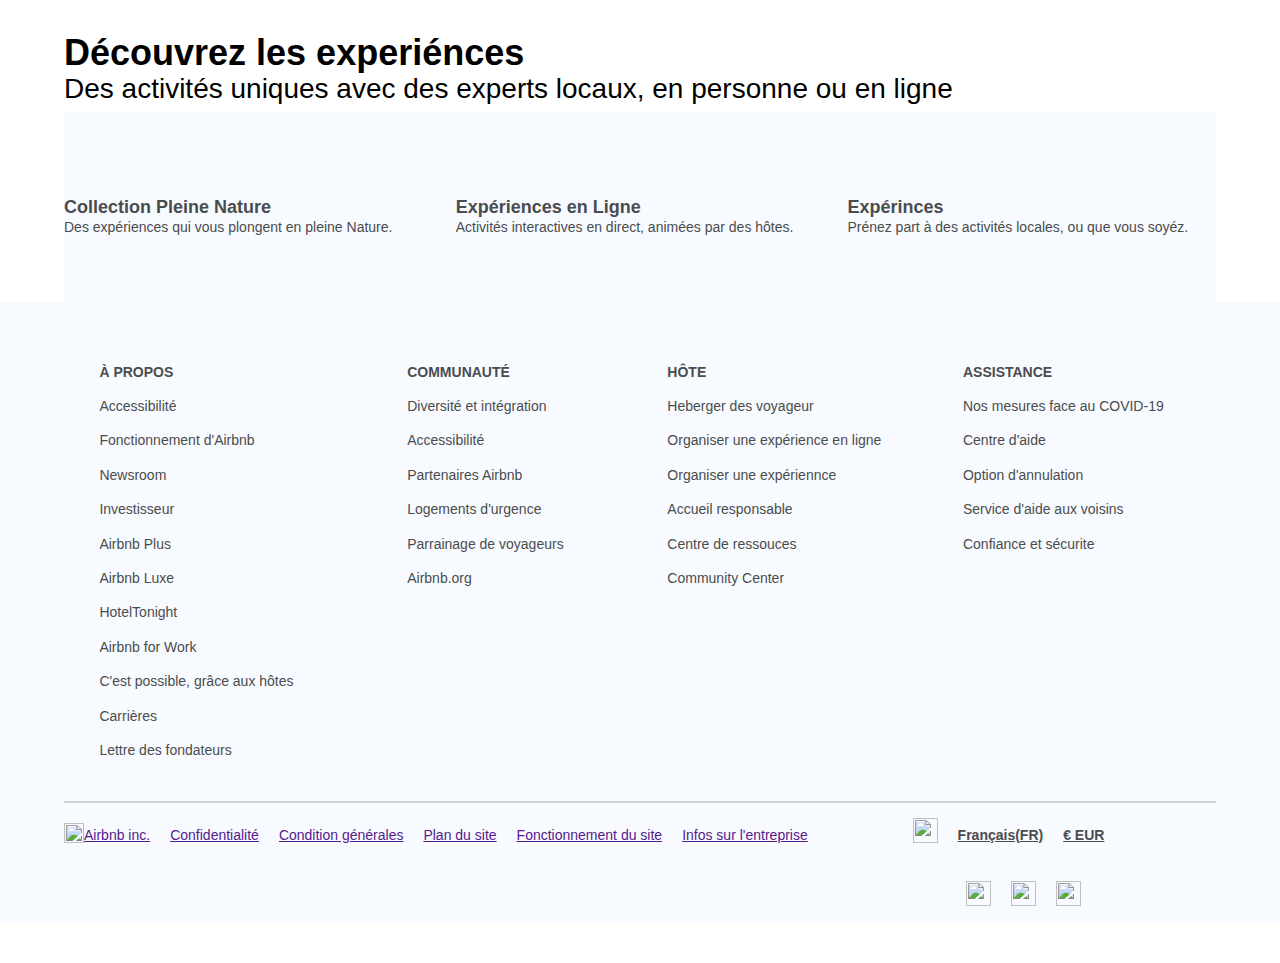
==== commit a470ccbc: "Merge branch 'footer' into main" ====
--- a/index.html
+++ b/index.html
@@ -6,6 +6,8 @@
         <link rel="stylesheet" href="./style/style.index.css">
         <link rel="stylesheet" href="./style/style.header.css">
         <link rel="stylesheet" href="./style/style.footer.css">
+        <script src="https://kit.fontawesome.com/6c1e467bbd.js" crossorigin="anonymous"></script>
+
     </head>
 
     <header>
@@ -13,53 +15,116 @@
     </header>
 
     <body>
-       
+        <!--Decouvrez lzs experience-->
+        <div class="titre">
+            <H1>Découvrez les experiénces</H1>
+            <h2>Des activités uniques avec des experts locaux, en personne ou en ligne</h2>
+        </div>
+       <div class="experience">
+          
+           <div class="part">
+              <img class="img-experience" src="../copie-rbnb/assets/footer-image/4bac6f05-928e-433c-8440-c992a72e9b44.jpg" alt="">
+              <h4>Collection Pleine Nature</h4>
+              <h5>Des expériences qui vous plongent en pleine Nature.</h5>
+           </div>
+           <div class="part">
+              <img class="img-experience" src="../copie-rbnb/assets/footer-image/a6b08861-feb8-4a01-a76d-b33d2867b441.jpg" alt="">
+              <h4>Expériences en Ligne</h4>
+              <h5>Activités interactives en direct, animées par des hôtes.</h5>
+           </div>
+           <div class="part">
+              <img class="img-experience" src="../copie-rbnb/assets/footer-image/ad109d56-2421-40cd-98e6-e114160dc85b.jpg" alt="">
+              <h4>Expérinces</h4>
+              <h5>Prénez part à des activités locales, ou que vous soyéz.</h5>
+           </div> 
+       </div>
     </body>
-
+    <!--Creation footer-->
+    <div class ="footer-basic">
     <footer>
         <div class="footer-container">
             
-            <div class="footer-column">
-               <h4>À PROPOS</h4>
-               <li> Fonctionnement d'Airbnb</li>
-               <li> Newsroom </li>
-               <li> Investisseur </li>
-               <li> Airbnb Plus </li>
-               <li> Airbnb Luxe </li>
-               <li> HotelTonight </li>
-               <li> Airbnb for Work</li>
-               <li> C'est</li>
+            <div class="footer-column-start">
+                
+                <ul>
+                    <li><h4>À PROPOS</h4></li>
+                    <li><a href="#">Accessibilité </a></li>
+                    <li><a href="#"> Fonctionnement d'Airbnb</a></li>
+                    <li><a href="#"> Newsroom</a> </li>
+                    <li><a href="#"> Investisseur</a> </li>
+                    <li><a href="#"> Airbnb Plus</a> </li>
+                    <li><a href="#"> Airbnb Luxe</a> </li>
+                    <li><a href="#"> HotelTonight</a> </li>
+                    <li><a href="#"> Airbnb for Work</a></li>
+                    <li><a href="#"> C'est possible, grâce aux hôtes</a></li>
+                    <li><a href="#"> Carrières </a></li>
+                    <li><a href="#"> Lettre des fondateurs</a> </li>
+                </ul>
             </div>
             
             <div class="footer-column">
-                <h4>COMMUNAUTE</h4>
-                <li> Diversité et intégration</li>
-                <li> Accessibilité </li>
-                <li> Partenaires Airbnb </li>
-                <li> Logements d'urgence </li>
-                <li> Parrainage de voyageurs </li>
-                <li> Airbnb.org </li>
+                <ul>
+                    <li><h4>COMMUNAUTÉ</h4></li>
+                    <li><a href="#"> Diversité et intégration</a></li>
+                    <li><a href="#">Accessibilité </a> </li>
+                    <li><a href="#">Partenaires Airbnb</a> </li>
+                    <li><a href="#"> Logements d'urgence</a> </li>
+                    <li><a href="#"> Parrainage de voyageurs</a> </li>
+                    <li><a href="#"> Airbnb.org</a> </li>
+                </ul>
+            </div>
+
+            <div class="footer-column">
+                <ul>
+                    <li><h4>HÔTE</h4></li>
+                    <li><a href="#"> Heberger des voyageur</a></li>
+                    <li><a href="#"> Organiser une expérience en ligne </a></li>
+                    <li><a href="#"> Organiser une expériennce</a> </li>
+                    <li><a href="#"> Accueil responsable</a> </li>
+                    <li><a href="#"> Centre de ressouces</a> </li>
+                    <li><a href="#"> Community Center</a></li>
+                </ul>
             </div>
             
             <div class="footer-column">
-                <h4>HÔTE</h4>
-               <li> Fonctionnement d'Airbnb</li>
-               <li> Newsroom </li>
-               <li> Investisseur </li>
-               <li> Airbnb Plus </li>
-               <li> Airbnb Luxe </li>
-            </div>
-            
-            <div class="footer-column">
-               <h4>ASSISTANCE</h4>
-               <li> Nos mesures face au COVID-19</li>
-               <li> Centre d'aide </li>
-               <li> Option d'annulation </li>
-               <li> Service d'aide aux voisins </li>
-               <li> Confiance et sécurite </li>
-
+                <ul>
+                    <li><h4>ASSISTANCE</h4></li>
+                    <li><a href="#"> Nos mesures face au COVID-19</a></li>
+                    <li><a href="#"> Centre d'aide</a> </li>
+                    <li><a href="#"> Option d'annulation</a> </li>
+                    <li><a href="#"> Service d'aide aux voisins</a> </li>
+                    <li><a href="#"> Confiance et sécurite</a> </li>
+                </ul>
             </div>
         </div>
+        <!-- Partie footer final avec copyright-->
+        <div class="footer-end">
+
+            <div class="footer-end-left">
+                <img class="copyright" src="../copie-rbnb/assets/footer-image/copyright.png" alt="">
+                <h5 class="info"><a href=""> Airbnb inc.</a></h5>
+                <h5 class="info"><a href=""> Confidentialité</a></h5>
+                <h5 class="info"><a href=""> Condition générales</a></h5>
+                <h5 class="info"><a href=""> Plan du site </a></h5>
+                <h5 class="info"><a href=""> Fonctionnement du site</a> </h5>
+                <h5 class="info"><a href=""> Infos sur l'entreprise</a> </h5>
+            </div>
+        
+            <div class="footer-end-right">
+                <div class="language">
+                    <img class="footer-image-right" src="../copie-rbnb/assets/footer-image/world.jfif" alt="">
+                    <h5>Français(FR)</h5>
+                    <h5>€ EUR</h5>
+                </div>
+                <div class="image-right">
+                    <img class="footer-image-right" src="../copie-rbnb/assets/footer-image/facebook.png" alt="">
+                    <img class="footer-image-right" src="../copie-rbnb/assets/footer-image/twitter.png" alt="">
+                    <img class="footer-image-right" src="../copie-rbnb/assets/footer-image/instagram.png" alt="">
+                </div>
+            </div>
+        </div>
+
     </footer>
+    </div>
 
 </html>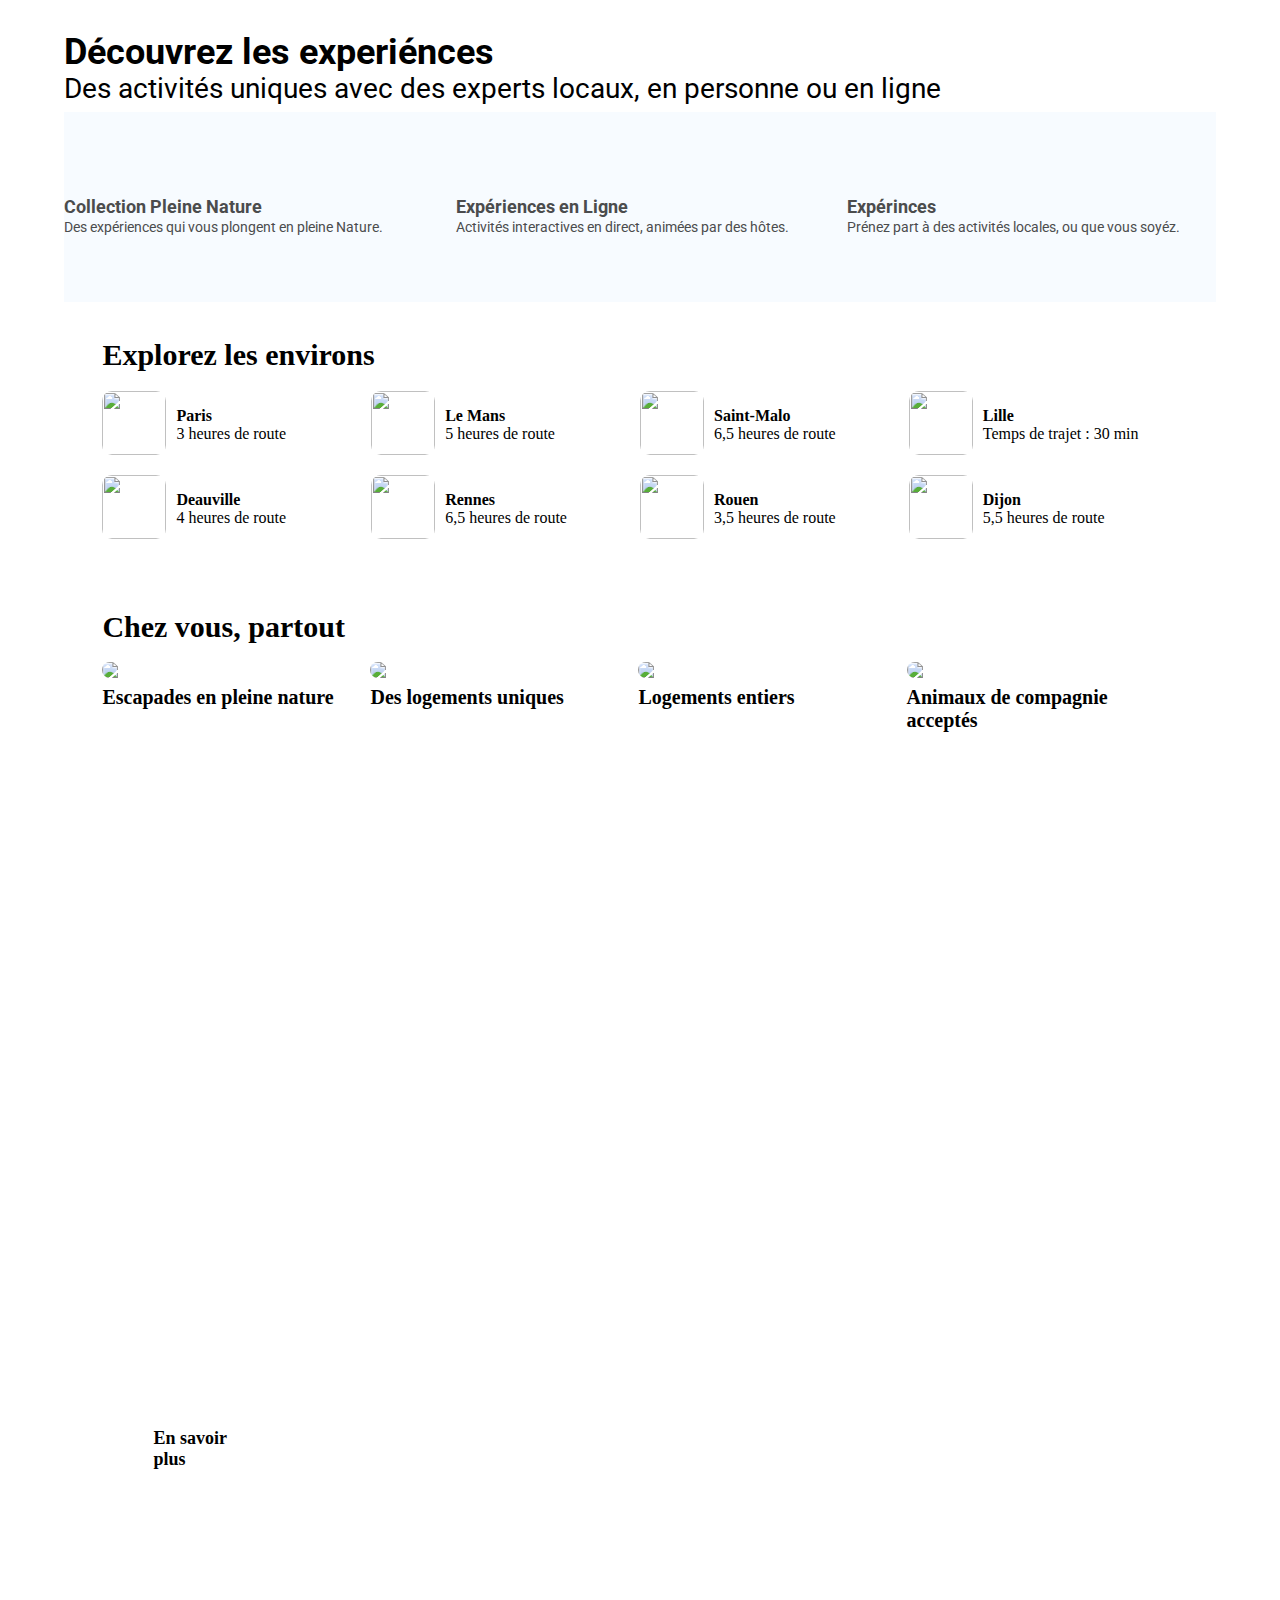
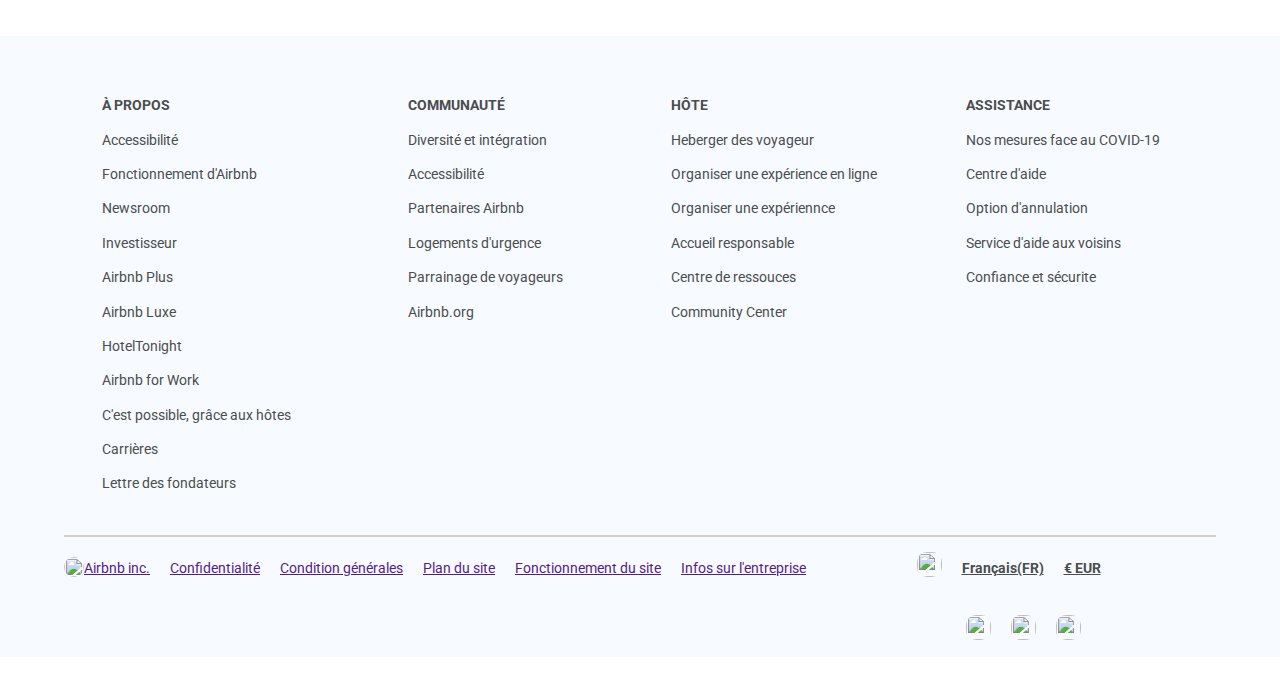
==== commit 3904050e: "Merge branch 'body' into main" ====
--- a/index.html
+++ b/index.html
@@ -7,7 +7,8 @@
         <link rel="stylesheet" href="./style/style.header.css">
         <link rel="stylesheet" href="./style/style.footer.css">
         <script src="https://kit.fontawesome.com/6c1e467bbd.js" crossorigin="anonymous"></script>
-
+        <link rel="preconnect" href="https://fonts.gstatic.com">
+        <link href="https://fonts.googleapis.com/css2?family=Roboto:wght@300&display=swap" rel="stylesheet">
     </head>
 
     <header>
@@ -38,6 +39,103 @@
               <h5>Prénez part à des activités locales, ou que vous soyéz.</h5>
            </div> 
        </div>
+        <div class="container">
+            <div class="explore-container">
+                <h2>Explorez les environs</h2>
+                <div class="explore-container-div">
+                    <div class="explore-div">
+                        <img class="explore-image" src="https://a0.muscache.com/im/pictures/b9882969-c023-4068-8806-4f1829321186.jpg?im_q=medq&im_w=240">
+                        <p class="explore-text">
+                            <b>Paris</b><br>3 heures de route
+                        </p>
+                    </div>
+                    <div class="explore-div">
+                        <img class="explore-image" src="https://a0.muscache.com/im/pictures/ce6c498b-b069-401d-84c8-412bb4a4601e.jpg?im_q=medq&im_w=240">
+                        <p class="explore-text">
+                            <b>Le Mans</b><br>5 heures de route
+                        </p>
+                    </div>
+                    <div class="explore-div">
+                        <img class="explore-image" src="https://a0.muscache.com/im/pictures/be4d3ba5-08d7-4afe-95a7-f2da6453886a.jpg?im_q=medq&im_w=240">
+                        <p class="explore-text">
+                            <b>Saint-Malo</b><br>6,5 heures de route
+                        </p>
+                    </div>
+                    <div class="explore-div">
+                        <img class="explore-image" src="https://a0.muscache.com/im/pictures/7253e011-7c22-48fd-b75d-d0da35372397.jpg?im_q=medq&im_w=240">
+                        <p class="explore-text">
+                            <b>Lille</b><br>Temps de trajet : 30 min
+                        </p>
+                    </div>
+                    <div class="explore-div">
+                        <img class="explore-image" src="https://a0.muscache.com/im/pictures/52e8083e-2de2-446d-a860-534eab250541.jpg?im_q=medq&im_w=240">
+                        <p class="explore-text">
+                            <b>Deauville</b><br>4 heures de route
+                        </p>
+                    </div>
+                    <div class="explore-div">
+                        <img class="explore-image" src="https://a0.muscache.com/im/pictures/f7ac6e57-65cb-446b-8631-331072463af4.jpg?im_q=medq&im_w=240">
+                        <p class="explore-text">
+                            <b>Rennes</b><br>6,5 heures de route
+                        </p>
+                    </div>
+                    <div class="explore-div">
+                        <img class="explore-image" src="https://a0.muscache.com/im/pictures/20e74de0-0eb8-4fca-afb8-b111875acdf5.jpg?im_q=medq&im_w=240">
+                        <p class="explore-text">
+                            <b>Rouen</b><br>3,5 heures de route
+                        </p>
+                    </div>
+                    <div class="explore-div">
+                        <img class="explore-image" src="https://a0.muscache.com/im/pictures/e639b7ab-aee3-48ee-9743-216684a51319.jpg?im_q=medq&im_w=240">
+                        <p class="explore-text">
+                            <b>Dijon</b><br>5,5 heures de route
+                        </p>
+                    </div>
+                </div>
+            </div>
+            <div class="chezvous-container">
+                <h2>Chez vous, partout</h2>
+                <div class="chezvous-container-div">
+                    <div class="chezvous-div">
+                        <img class="chezvous-image" src="https://a0.muscache.com/im/pictures/2f13349d-879d-43c6-83e3-8e5679291d53.jpg?im_w=480">
+                        <p class="chezvous-text">
+                            <b>Escapades en pleine nature</b>
+                        </p>
+                    </div>
+                    <div class="chezvous-div">
+                        <img class="chezvous-image" src="https://a0.muscache.com/im/pictures/36f53e61-db8d-403c-9122-5b761c0e4264.jpg?im_w=480">
+                        <p class="chezvous-text">
+                            <b>Des logements uniques</b>
+                        </p>
+                    </div>
+                    <div class="chezvous-div">
+                        <img class="chezvous-image" src="https://a0.muscache.com/im/pictures/7d82ca14-56e5-4465-8218-dcfa7d69b6ac.jpg?im_w=480">
+                        <p class="chezvous-text">
+                            <b>Logements entiers</b>
+                        </p>
+                    </div>
+                    <div class="chezvous-div">
+                        <img class="chezvous-image" src="https://a0.muscache.com/im/pictures/10a638e1-6aff-4313-8033-1275cec83987.jpg?im_w=480">
+                        <p class="chezvous-text">
+                            <b>Animaux de compagnie acceptés</b>
+                        </p>
+                    </div>
+                    
+                </div>
+            </div>
+            <div class="devenez-container">
+                <h2 class="devenez-h2">Devenez hôte</h2>
+                <p class="devenez-p">
+                    Gagnez un revenu complémentaire et saisissez de nouvelles opportunités en louant votre logement.
+                </p>
+                <p class="devenez-p2">
+                    En savoir plus
+                </p>
+            </div>
+            <div class="decouvrez-container">
+
+            </div>
+        </div>
     </body>
     <!--Creation footer-->
     <div class ="footer-basic">
--- a/style/style.index.css
+++ b/style/style.index.css
@@ -1,6 +1,7 @@
 body{
     margin:0;
 }
+
 .titre{
     width: 90%;
     margin :auto;
@@ -11,9 +12,8 @@
     font-family:"Roboto",sans-serif;
     font-size:36px;
     line-height:1.6;
-    margin-bottom:0;
-    
-  }
+    margin-bottom:0; 
+}
  
   .titre h2{
     padding:0;
@@ -70,4 +70,119 @@
     font-size:14px;
     line-height:1.6;
     margin-top:-6px;
-  }
+}
+
+.container {
+    display: flex;
+    flex-direction: column;
+}
+
+body img {
+    border-radius: 10px;
+}
+
+.explore-container {
+    display: flex;
+    flex-direction: column;
+    margin: 8%;
+    margin-top: 2%;
+    margin-bottom: 2%;
+    height: 220px;
+}
+
+body h2 {
+    font-weight: bold;
+    font-size: 30px;
+    margin-top: 1%;
+    margin-bottom: 1%;
+}
+
+.explore-container-div {
+    display: flex;
+    flex-direction: row;
+    flex-wrap: wrap;
+}
+
+.explore-div {
+    display: flex;
+    flex-direction: row;
+    width: 25%;
+    margin-top: 8px;
+    margin-bottom: 8px;
+}
+
+.explore-image {
+    width: 64px;
+    height: 64px;
+}
+
+.explore-text {
+    margin-left: 10px;
+}
+
+.chezvous-container {
+    display: flex;
+    flex-direction: column;
+    margin: 8%;
+    margin-top: 2%;
+    margin-bottom: 2%;
+    height: 470px;
+}
+
+.chezvous-container-div {
+    display: flex;
+    flex-direction: row;
+}
+
+.chezvous-div {
+    display: flex;
+    flex-direction: column;
+    width: 24%;
+    margin-right: 10px;
+    margin-top: 8px;
+    margin-bottom: 8px;
+}
+
+.chezvous-text {
+    font-size: 20px;
+    margin-top: 8px;
+}
+
+.devenez-container {
+    display: flex;
+    flex-direction: column;
+    justify-content: center;
+    margin: 8%;
+    margin-top: 2%;
+    margin-bottom: 2%;
+    padding-left: 4%;
+    height: 490px;
+    background-image: url(https://a0.muscache.com/im/pictures/2595054e-d1d9-4fde-8046-58d51fcb3164.jpg?im_w=1680);
+    background-position: center;
+    border-radius: 10px;
+}
+
+.devenez-h2 {
+    color: white;
+    font-size: 55px;
+}
+
+.devenez-p {
+    color: white;
+    font-size: 18px;
+    width: 25%;
+    margin-top: 0px;
+}
+
+.devenez-p2 {
+    display: flex;
+    justify-content: center;
+    align-items: center;
+    background-color: white;
+    border-radius: 10px;
+    font-size: 18px;
+    width: 10%;
+    height: 10%;
+    margin-top: 0px;
+    font-weight: bold;
+}
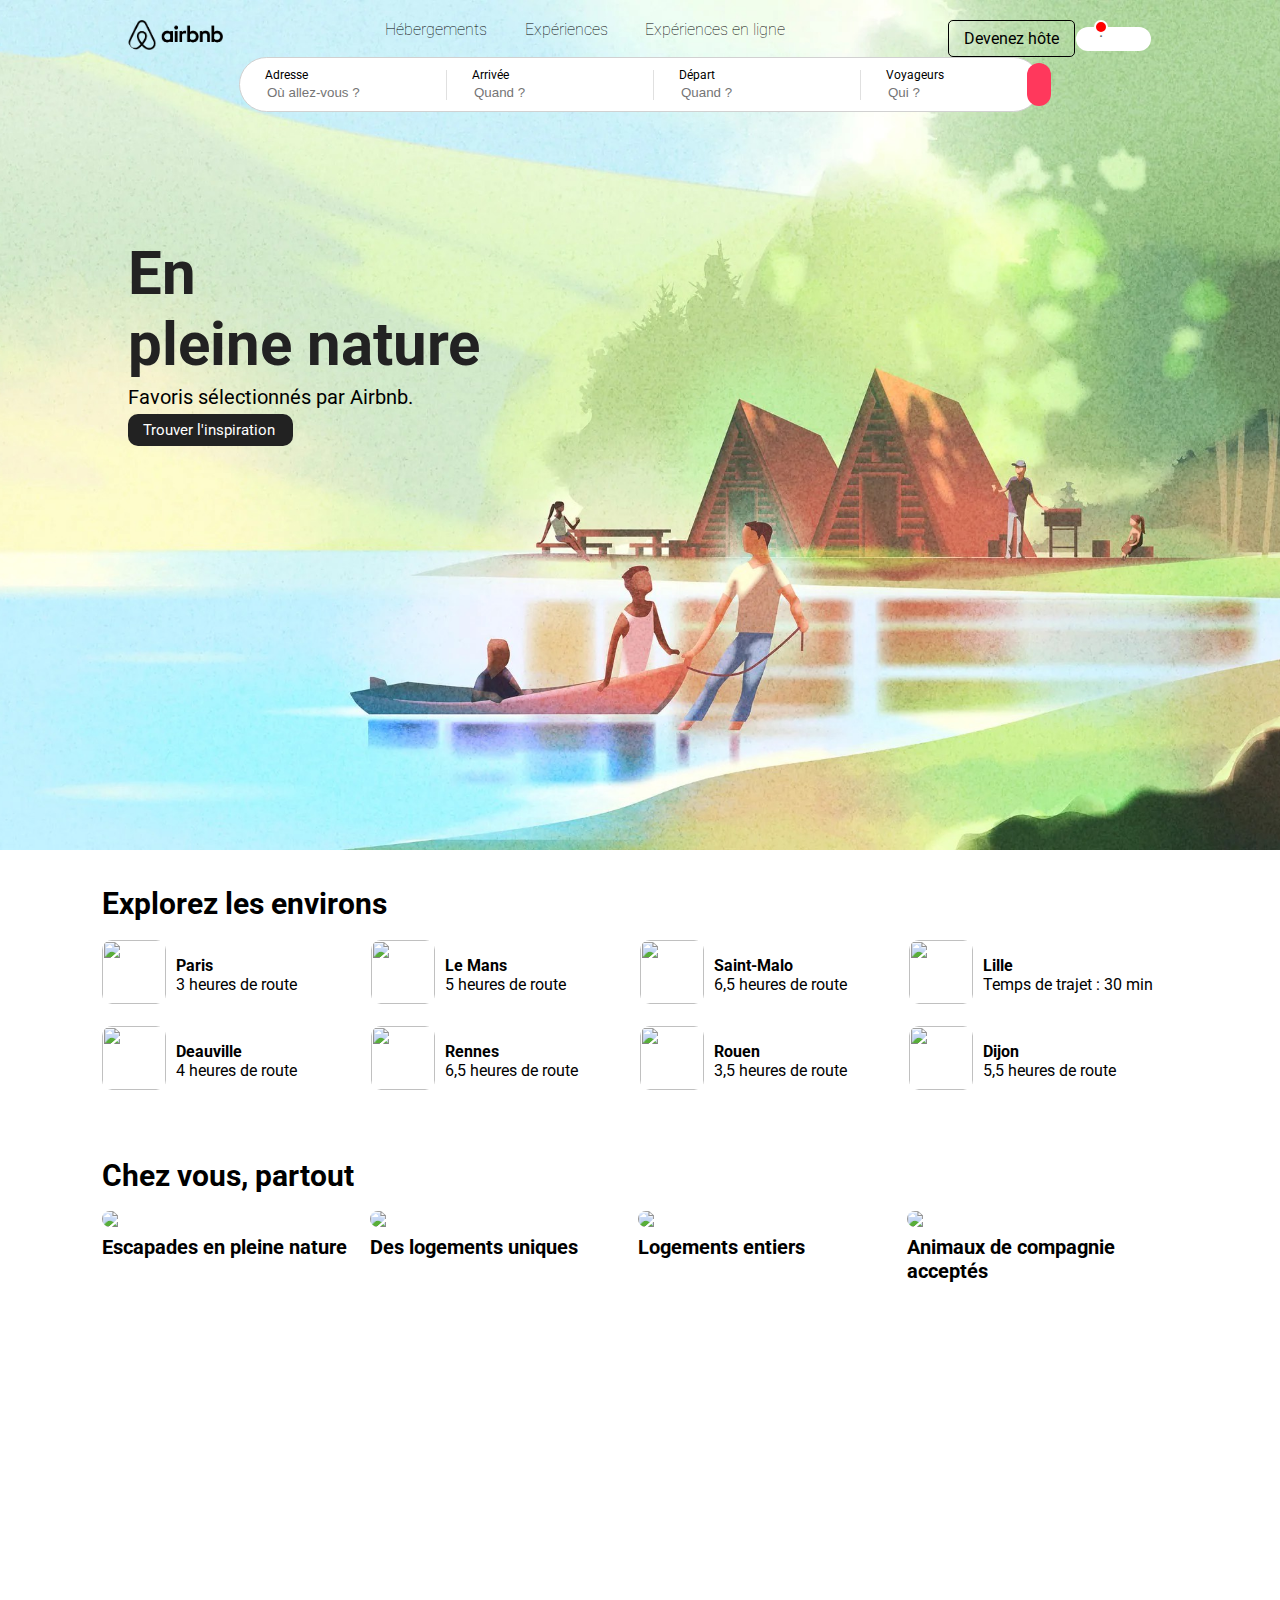
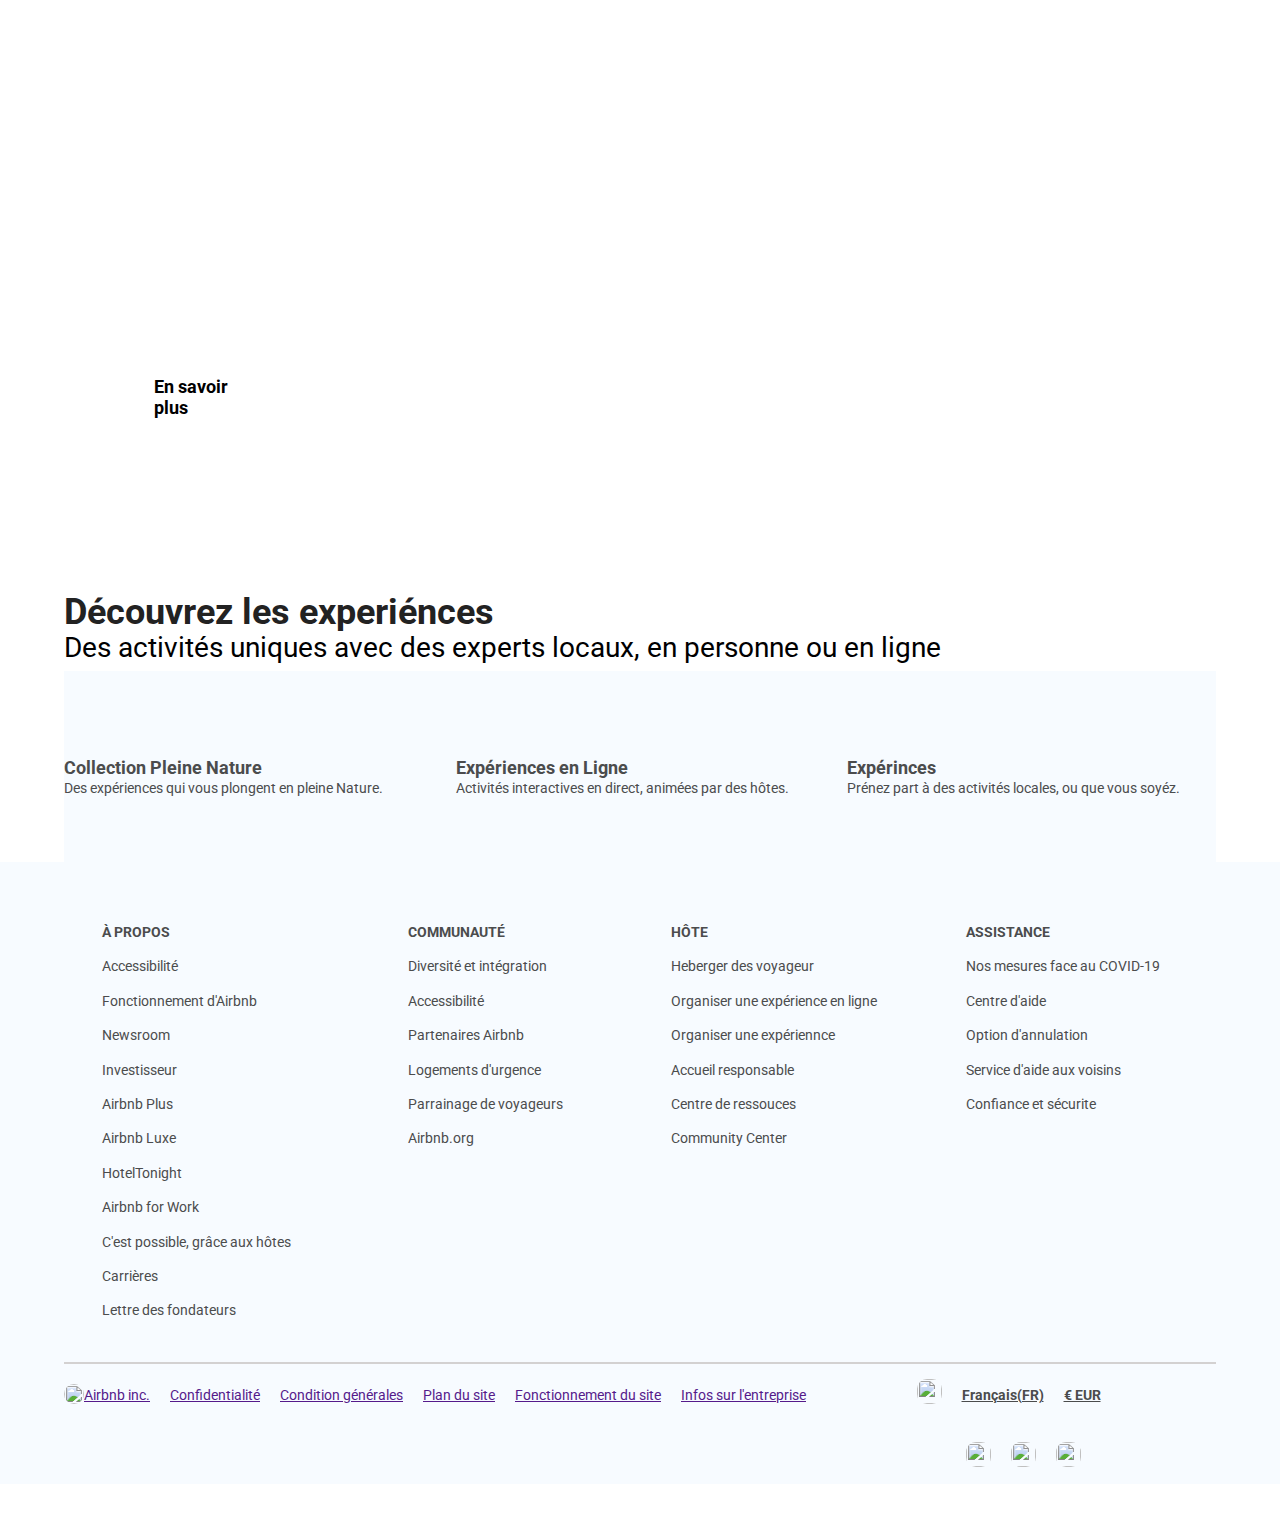
==== commit 0ae26e18: "Merge branch 'header' into main" ====
--- a/index.html
+++ b/index.html
@@ -12,33 +12,62 @@
     </head>
 
     <header>
-        
+        <div id="header-container">
+            <div id="header-nav">
+                <div id="header-logo">
+                    <img src="./assets/logo-airbnb.png">
+                </div>
+                <div>
+                    <nav>
+                        <span>Hébergements</span>
+                        <span>Expériences</span>
+                        <a href="#">Expériences en ligne</a>
+                    </nav>
+                </div>
+                <div id="header-right-section">
+                    <div id="header-button-hote">Devenez hôte</div>
+                    <i class="fas fa-globe"></i>
+                    <div id="header-button-profile">
+                        <i class="fas fa-bars"></i>
+                        <i class="fas fa-user-circle"></i>
+                        <div id="header-profile-ping">.</div>
+                    </div>
+                </div>
+            </div>
+
+            <div id="header-search-bar">
+                <div class="header-search-button">
+                    <p>Adresse</p>
+                    <input type="text" placeholder="Où allez-vous ?">
+                </div>
+                <span class="header-search-separator"></span>
+                <div class="header-search-button">
+                    <p>Arrivée</p>
+                    <input type="text" placeholder="Quand ?">
+                </div>
+                <span class="header-search-separator"></span>
+                <div class="header-search-button">
+                    <p>Départ</p>
+                    <input type="text" placeholder="Quand ?">
+                </div>
+                <span class="header-search-separator"></span>
+                <div class="header-search-button">
+                    <p>Voyageurs</p>
+                    <input type="text" placeholder="Qui ?">
+                </div>
+                <div>
+                    <i class="fas fa-search"></i>
+                </div>
+            </div>
+        </div>
+        <div id="header-bottom">
+            <h1>En<br> pleine nature</h1>
+            <p>Favoris sélectionnés par Airbnb.</p>
+            <div id="header-inspi">Trouver l'inspiration</div>
+        </div>
     </header>
 
     <body>
-        <!--Decouvrez lzs experience-->
-        <div class="titre">
-            <H1>Découvrez les experiénces</H1>
-            <h2>Des activités uniques avec des experts locaux, en personne ou en ligne</h2>
-        </div>
-       <div class="experience">
-          
-           <div class="part">
-              <img class="img-experience" src="../copie-rbnb/assets/footer-image/4bac6f05-928e-433c-8440-c992a72e9b44.jpg" alt="">
-              <h4>Collection Pleine Nature</h4>
-              <h5>Des expériences qui vous plongent en pleine Nature.</h5>
-           </div>
-           <div class="part">
-              <img class="img-experience" src="../copie-rbnb/assets/footer-image/a6b08861-feb8-4a01-a76d-b33d2867b441.jpg" alt="">
-              <h4>Expériences en Ligne</h4>
-              <h5>Activités interactives en direct, animées par des hôtes.</h5>
-           </div>
-           <div class="part">
-              <img class="img-experience" src="../copie-rbnb/assets/footer-image/ad109d56-2421-40cd-98e6-e114160dc85b.jpg" alt="">
-              <h4>Expérinces</h4>
-              <h5>Prénez part à des activités locales, ou que vous soyéz.</h5>
-           </div> 
-       </div>
         <div class="container">
             <div class="explore-container">
                 <h2>Explorez les environs</h2>
@@ -132,14 +161,32 @@
                     En savoir plus
                 </p>
             </div>
-            <div class="decouvrez-container">
-
-            </div>
-        </div>
+            <div class="titre">
+                <H1>Découvrez les experiénces</H1>
+                <h2>Des activités uniques avec des experts locaux, en personne ou en ligne</h2>
+            </div>
+           <div class="experience">
+              
+               <div class="part">
+                  <img class="img-experience" src="../copie-rbnb/assets/footer-image/4bac6f05-928e-433c-8440-c992a72e9b44.jpg" alt="">
+                  <h4>Collection Pleine Nature</h4>
+                  <h5>Des expériences qui vous plongent en pleine Nature.</h5>
+               </div>
+               <div class="part">
+                  <img class="img-experience" src="../copie-rbnb/assets/footer-image/a6b08861-feb8-4a01-a76d-b33d2867b441.jpg" alt="">
+                  <h4>Expériences en Ligne</h4>
+                  <h5>Activités interactives en direct, animées par des hôtes.</h5>
+               </div>
+               <div class="part">
+                  <img class="img-experience" src="../copie-rbnb/assets/footer-image/ad109d56-2421-40cd-98e6-e114160dc85b.jpg" alt="">
+                  <h4>Expérinces</h4>
+                  <h5>Prénez part à des activités locales, ou que vous soyéz.</h5>
+               </div> 
+           </div>
+        </div>   
     </body>
     <!--Creation footer-->
-    <div class ="footer-basic">
-    <footer>
+    <footer class ="footer-basic">
         <div class="footer-container">
             
             <div class="footer-column-start">
@@ -222,7 +269,5 @@
             </div>
         </div>
 
-    </footer>
-    </div>
-
+    </footer>      
 </html>--- a/style/style.header.css
+++ b/style/style.header.css
@@ -1,2 +1,179 @@
+body{
+    margin:0;
+    font-family: 'Roboto', sans-serif;
+}
 
-  +#aside{
+    height: 58px;
+    display: flex;
+    justify-content: center;
+    align-items: center;
+    background-color: #222222;
+    color:#a1a1a1;
+    text-decoration: underline;
+    font-weight:500;
+    font-size:15px;
+}
+
+header{
+    background-image: url("../assets/main-cover.jpg");
+    background-position: bottom;
+    background-size: cover;
+    width: 100%;
+    height: 850px;
+}
+
+#header-container{
+    position: relative;
+    top:20px;
+}
+
+
+#header-logo img{
+    width:95px;
+}
+
+nav a{
+    text-decoration: none;
+    color: inherit;
+}
+
+#header-nav{
+    width: 80%;
+    margin:auto;
+    display: flex;
+    justify-content: space-between;
+}
+
+nav {
+    display: flex;
+    justify-content: space-between;
+    width: 400px;
+    font-size: 16px;
+    font-weight: lighter;
+}
+
+#header-button-hote{
+    border:1px solid black;
+    border-radius: 5px;
+    padding: 8px 15px;
+}
+
+#header-button-profile{
+    background-color: white;
+    display: flex;
+    align-items: center;
+    width:40px;
+    padding:5px 20px 5px 15px;
+    border-radius: 1.5em;
+    color:#5e5e5e;
+}
+
+#header-profile-ping{
+    height: 10px;
+    padding: 0 3px;
+    border-radius: 10px;
+    border : 2px solid white;
+    position: relative;
+    background-color: red;
+    right:7px;
+    bottom:12px;
+}
+
+.fa-bars{
+    padding-right: 10px;
+}
+
+.fa-user-circle{
+    font-size: 30px;
+}
+
+#header-right-section{
+    display: flex;
+    width: 20%;
+    justify-content: space-around;
+    align-items: center;
+}
+
+#header-search-bar{
+    background-color: white;
+    display: flex;
+    width:800px;
+    border:1px solid #d1d1d1;
+    border-radius: 50px;
+    margin:auto;
+    align-items: center;
+}
+
+.header-search-button{
+    border-radius: 50px;
+    padding: 10px 0 10px 25px;
+}
+
+.header-search-button:hover{
+    background-color: #e9e9e9;
+    cursor: pointer;
+}
+
+#header-search-bar p{
+    margin:0;
+    font-size: 12px;
+}
+
+#header-search-bar input{
+    border:none;
+    background:none;
+}
+
+.fa-search{
+    background-color: #FF385C;
+    padding: 12px;
+    border-radius: 50px;
+    position: relative;
+    right:40px;
+    color:white;
+}
+
+.fa-search:hover{
+    cursor: pointer;
+    background-color: #fc2c52;
+}
+
+.header-search-separator{
+    height: 30px;
+    border-left:1px solid #e0e0e0;
+}
+
+#header-bottom{
+    display: flex;
+    flex-direction: column;
+    justify-content: center;
+    width: 80%;
+    margin:auto;
+    height: 500px;
+}
+
+h1{
+    margin:0;
+    font-size: 60px;
+    font-weight: bold;
+    color:#222222;
+}
+
+#header-bottom p{
+    font-size: 20px;
+    margin:5px 0
+}
+
+#header-inspi{
+    background-color: #222222;
+    width: 135px;
+    color:white;
+    padding: 7px 15px;
+    border-radius: 10px;
+    font-size: 15px;
+}
+
+#header-inspi:hover{
+    cursor: pointer;
+}
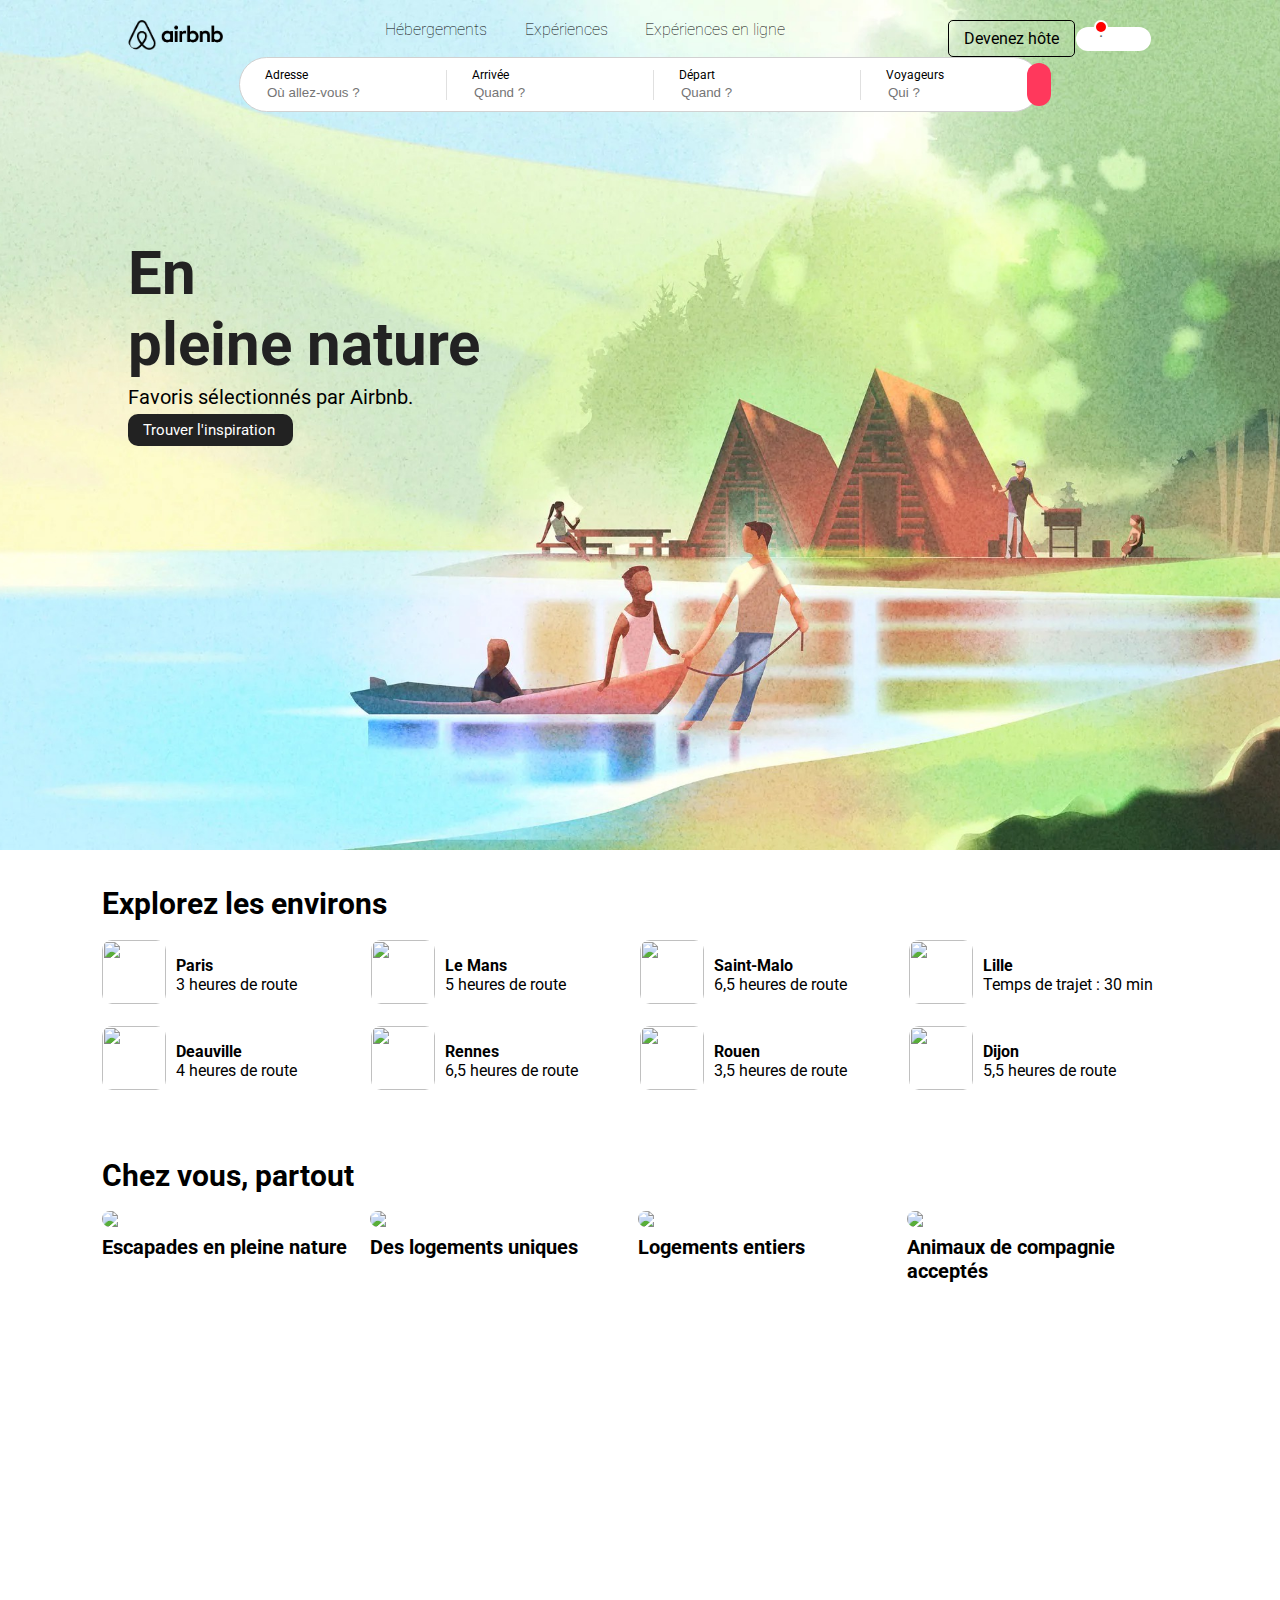
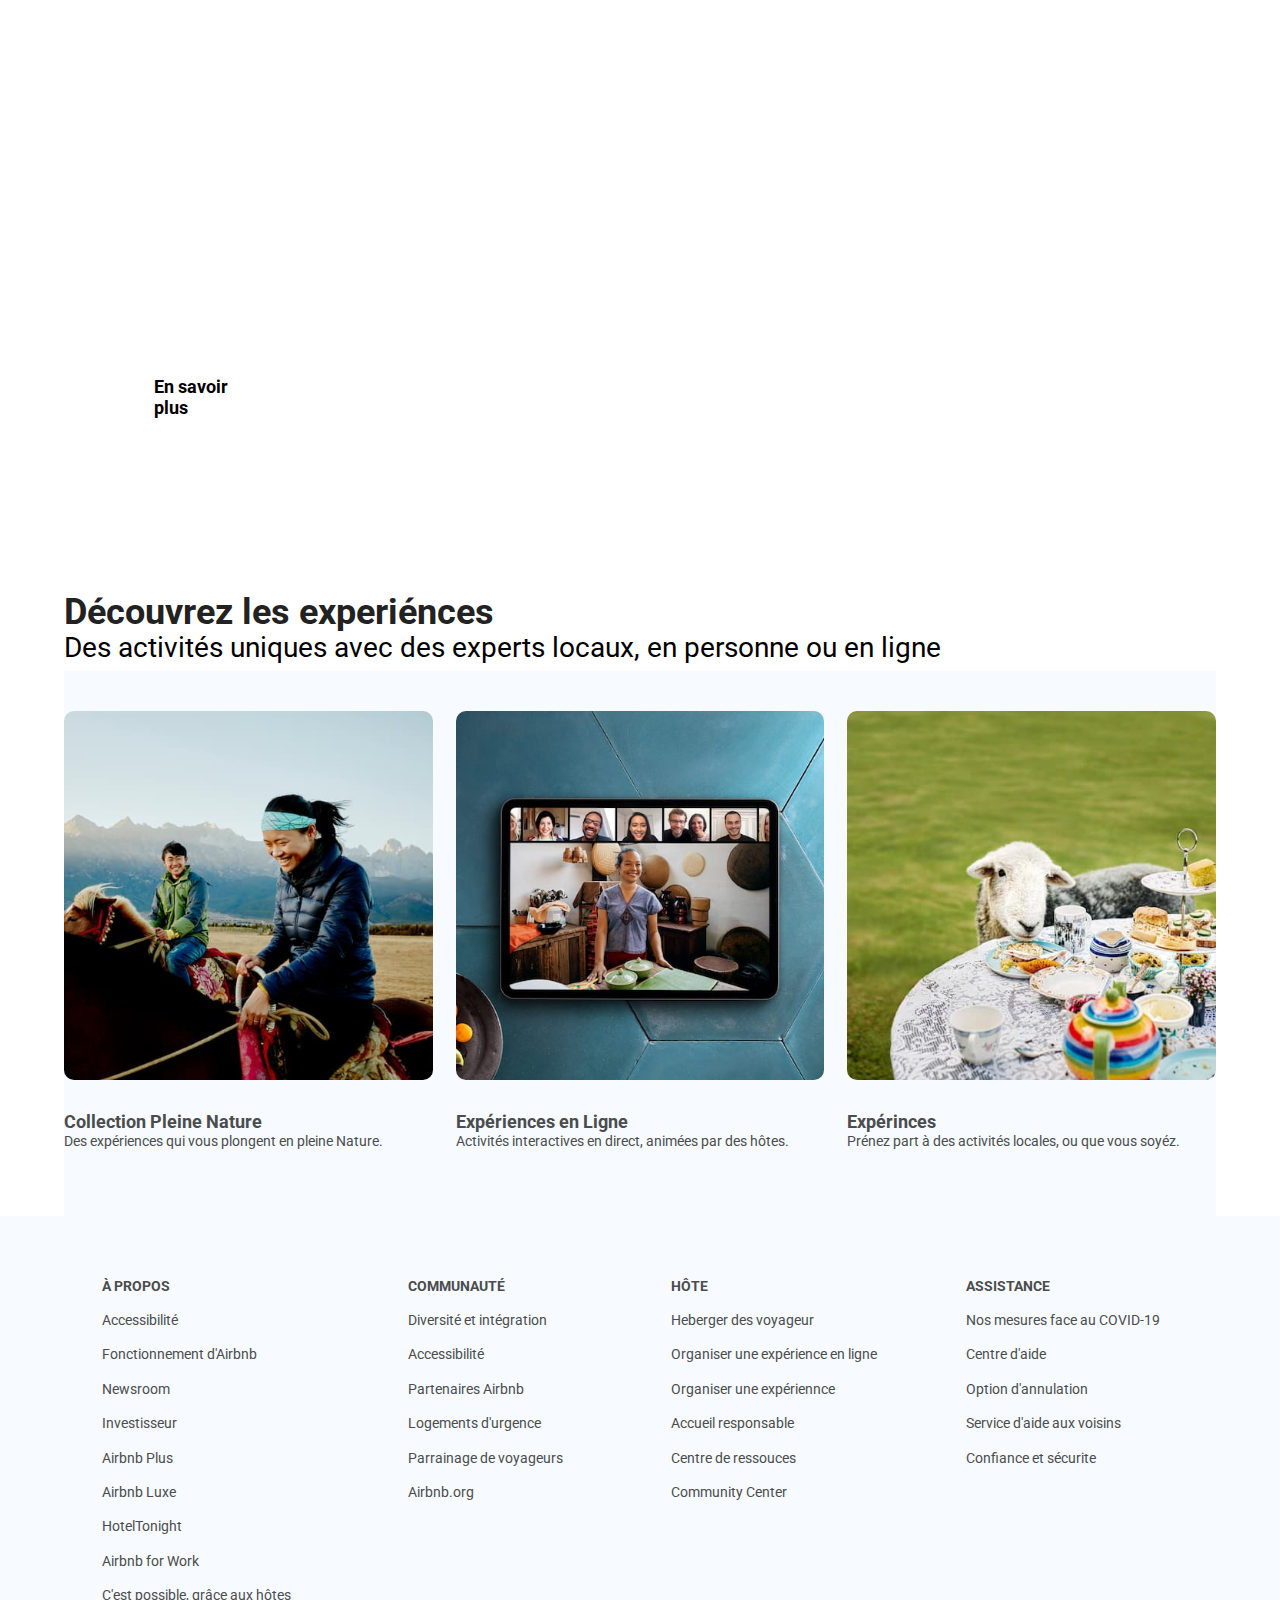
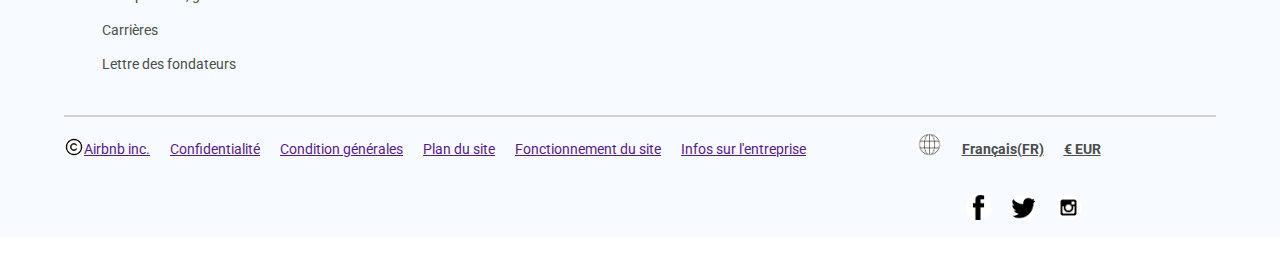
==== commit 5c0b5f9e: "done" ====
--- a/index.html
+++ b/index.html
@@ -168,17 +168,17 @@
            <div class="experience">
               
                <div class="part">
-                  <img class="img-experience" src="../copie-rbnb/assets/footer-image/4bac6f05-928e-433c-8440-c992a72e9b44.jpg" alt="">
+                  <img class="img-experience" src="../assets/footer-image/4bac6f05-928e-433c-8440-c992a72e9b44.jpg" alt="">
                   <h4>Collection Pleine Nature</h4>
                   <h5>Des expériences qui vous plongent en pleine Nature.</h5>
                </div>
                <div class="part">
-                  <img class="img-experience" src="../copie-rbnb/assets/footer-image/a6b08861-feb8-4a01-a76d-b33d2867b441.jpg" alt="">
+                  <img class="img-experience" src="../assets/footer-image/a6b08861-feb8-4a01-a76d-b33d2867b441.jpg" alt="">
                   <h4>Expériences en Ligne</h4>
                   <h5>Activités interactives en direct, animées par des hôtes.</h5>
                </div>
                <div class="part">
-                  <img class="img-experience" src="../copie-rbnb/assets/footer-image/ad109d56-2421-40cd-98e6-e114160dc85b.jpg" alt="">
+                  <img class="img-experience" src="../assets/footer-image/ad109d56-2421-40cd-98e6-e114160dc85b.jpg" alt="">
                   <h4>Expérinces</h4>
                   <h5>Prénez part à des activités locales, ou que vous soyéz.</h5>
                </div> 
@@ -246,7 +246,7 @@
         <div class="footer-end">
 
             <div class="footer-end-left">
-                <img class="copyright" src="../copie-rbnb/assets/footer-image/copyright.png" alt="">
+                <img class="copyright" src="../assets/footer-image/copyright.png" alt="">
                 <h5 class="info"><a href=""> Airbnb inc.</a></h5>
                 <h5 class="info"><a href=""> Confidentialité</a></h5>
                 <h5 class="info"><a href=""> Condition générales</a></h5>
@@ -257,14 +257,14 @@
         
             <div class="footer-end-right">
                 <div class="language">
-                    <img class="footer-image-right" src="../copie-rbnb/assets/footer-image/world.jfif" alt="">
+                    <img class="footer-image-right" src="../assets/footer-image/world.jfif" alt="">
                     <h5>Français(FR)</h5>
                     <h5>€ EUR</h5>
                 </div>
                 <div class="image-right">
-                    <img class="footer-image-right" src="../copie-rbnb/assets/footer-image/facebook.png" alt="">
-                    <img class="footer-image-right" src="../copie-rbnb/assets/footer-image/twitter.png" alt="">
-                    <img class="footer-image-right" src="../copie-rbnb/assets/footer-image/instagram.png" alt="">
+                    <img class="footer-image-right" src="../assets/footer-image/facebook.png" alt="">
+                    <img class="footer-image-right" src="../assets/footer-image/twitter.png" alt="">
+                    <img class="footer-image-right" src="../assets/footer-image/instagram.png" alt="">
                 </div>
             </div>
         </div>
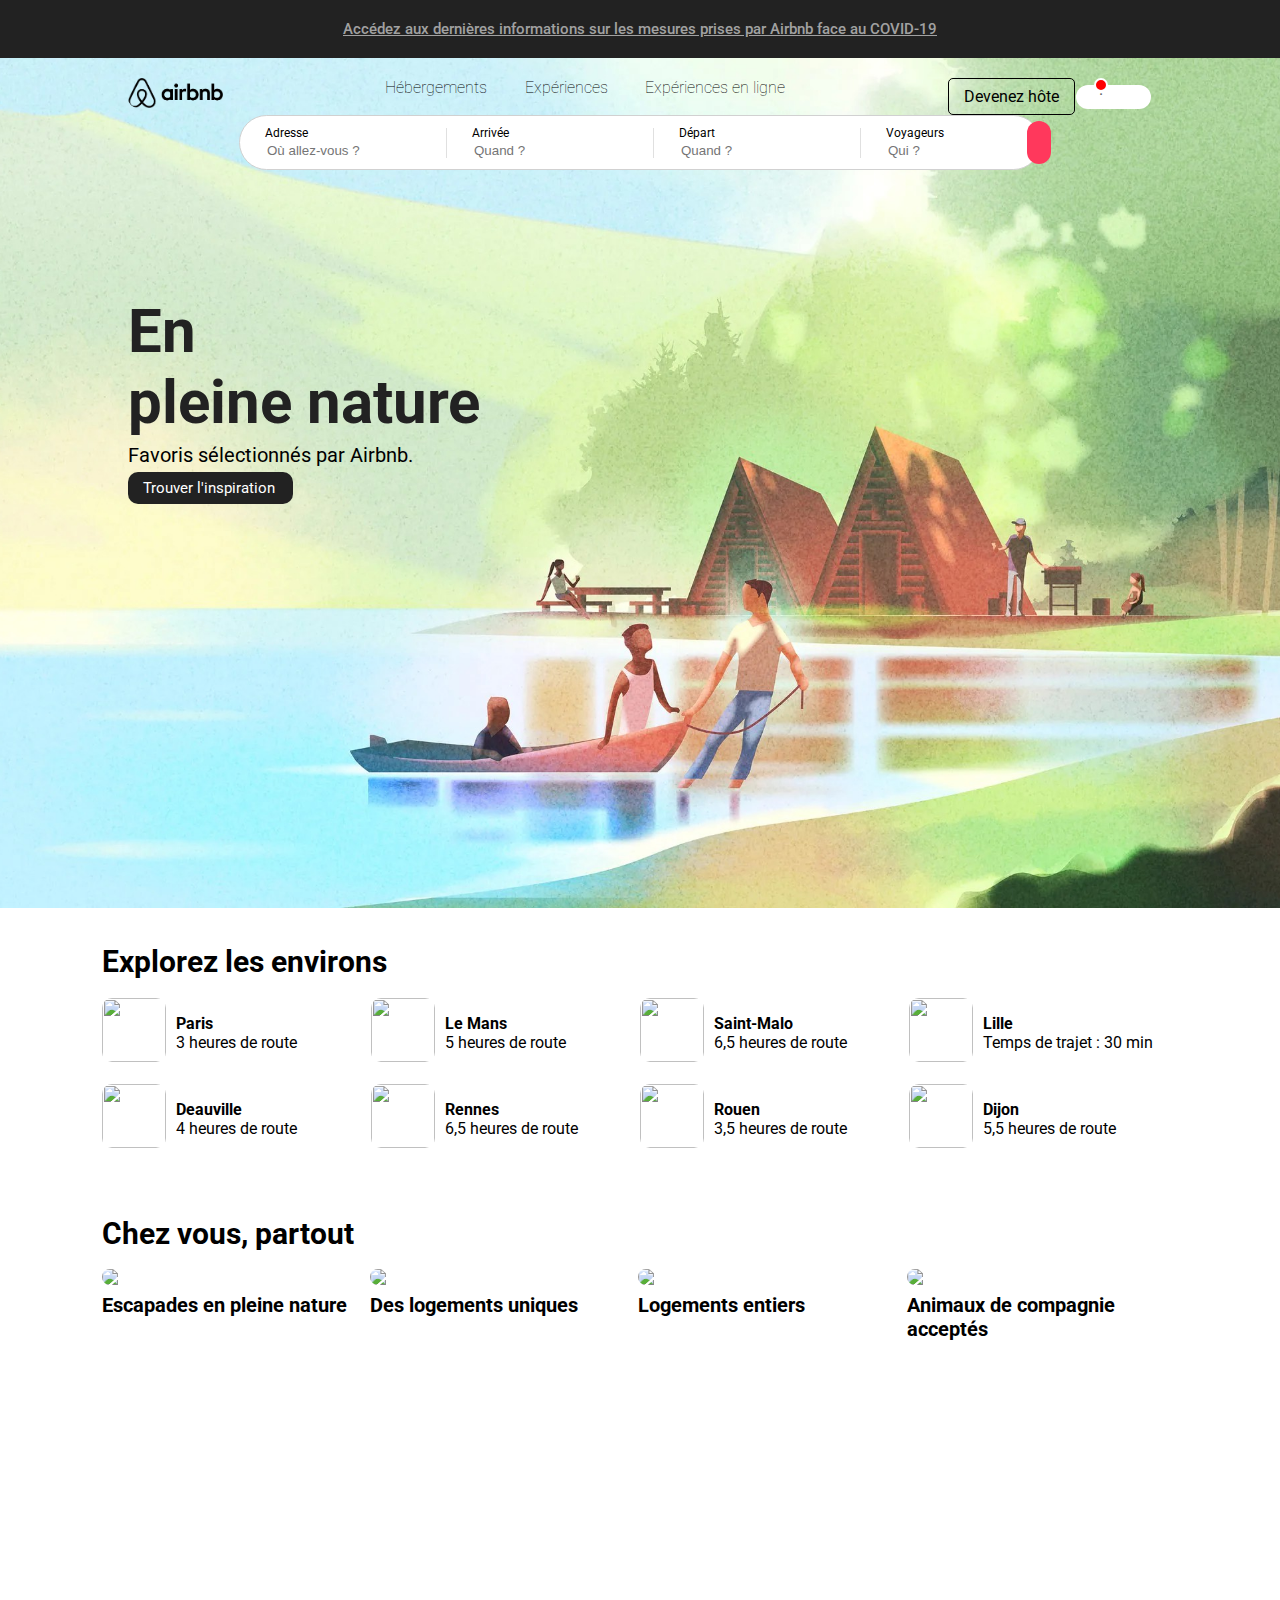
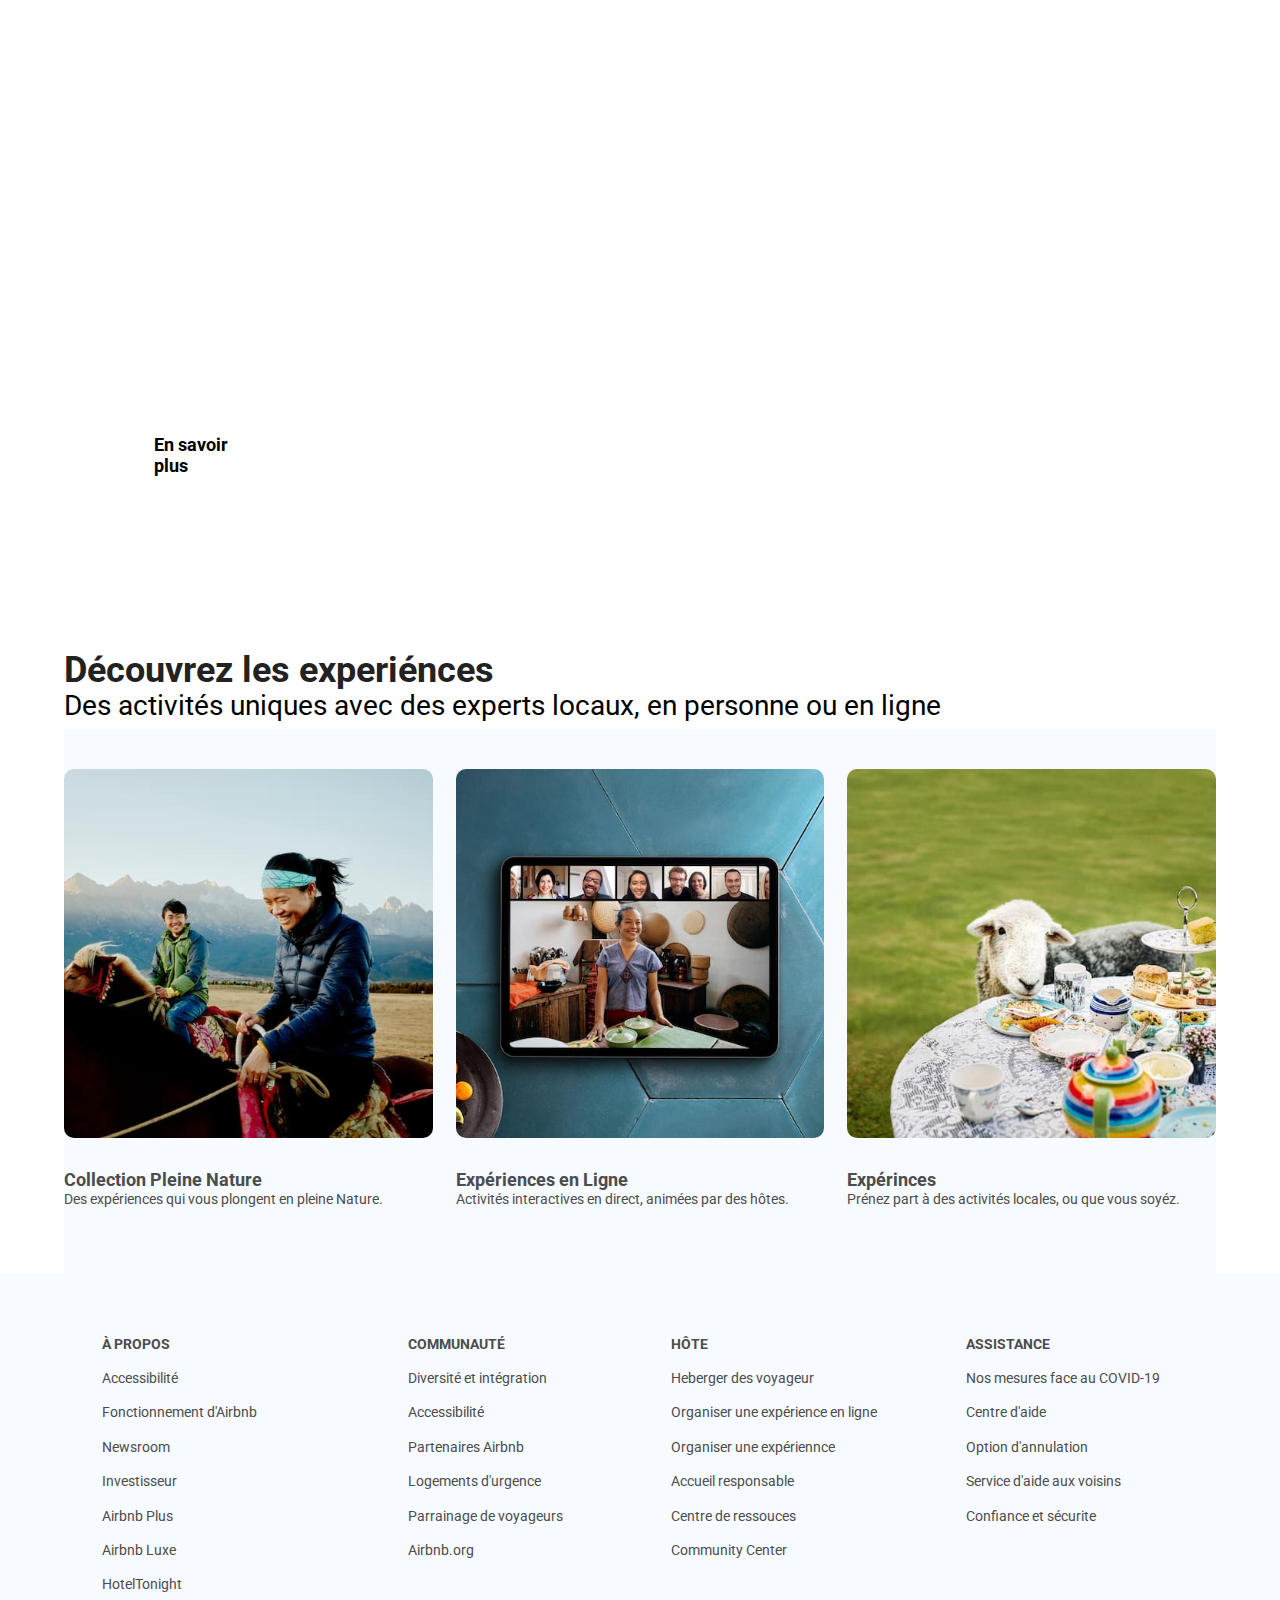
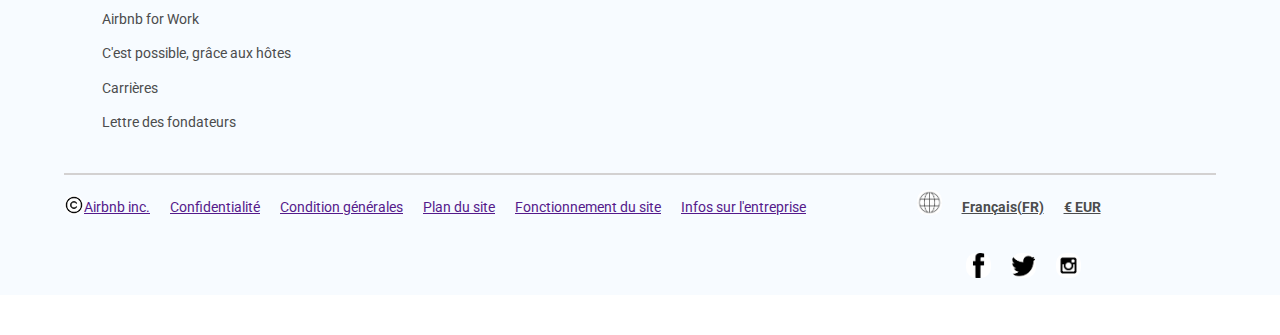
==== commit d2ed959f: "updated" ====
--- a/index.html
+++ b/index.html
@@ -10,7 +10,9 @@
         <link rel="preconnect" href="https://fonts.gstatic.com">
         <link href="https://fonts.googleapis.com/css2?family=Roboto:wght@300&display=swap" rel="stylesheet">
     </head>
-
+    <div id="aside">
+        <a>Accédez aux dernières informations sur les mesures prises par Airbnb face au COVID-19</a>
+    </div>
     <header>
         <div id="header-container">
             <div id="header-nav">
